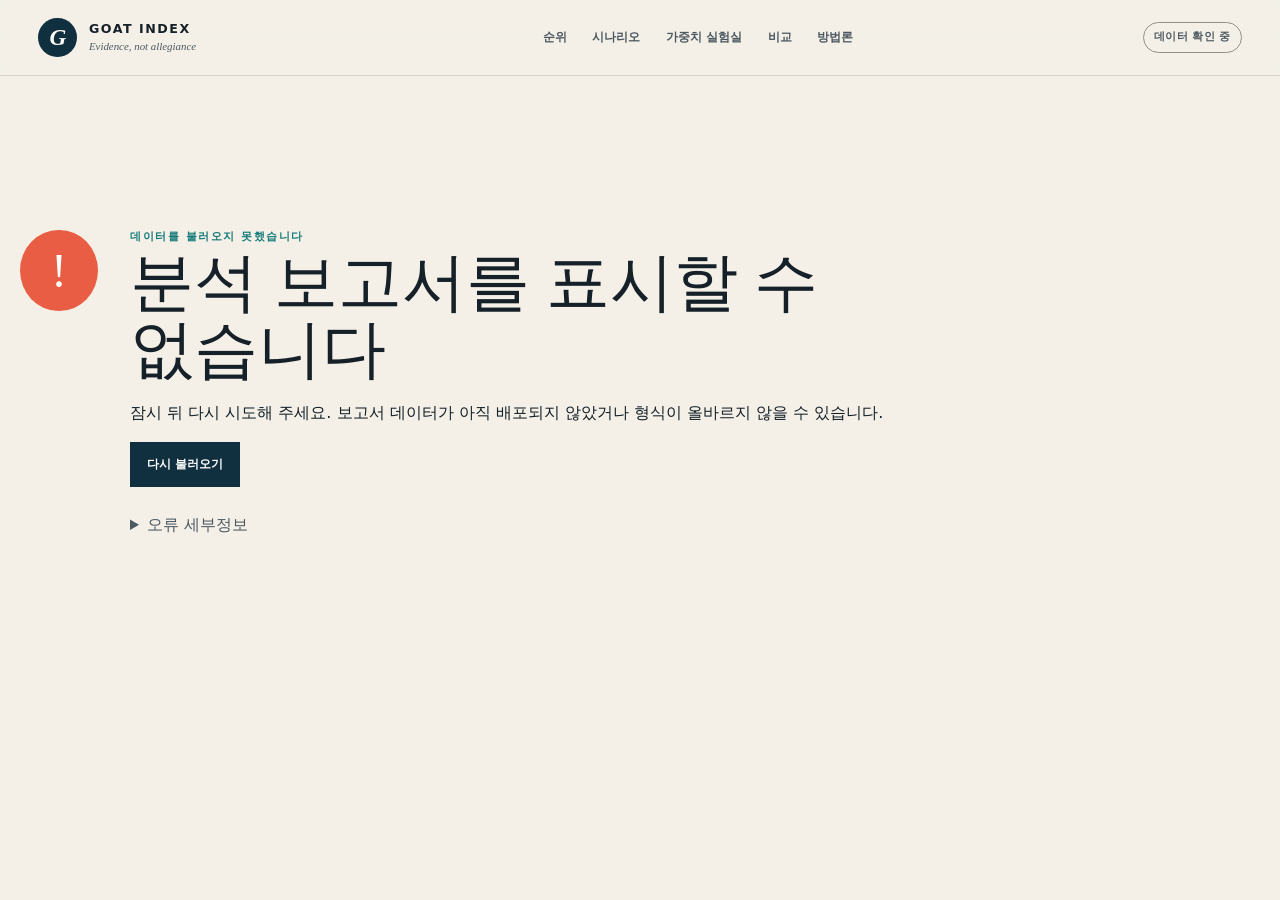
==== site/index.html @ d96905ea "Build impartial football GOAT report" ====
<!doctype html>
<html lang="ko" class="no-js">
  <head>
    <meta charset="utf-8">
    <meta name="viewport" content="width=device-width, initial-scale=1">
    <meta name="description" content="시대·포지션·대회 환경과 통계 불확실성을 함께 고려한 축구 GOAT 분석 보고서">
    <meta name="theme-color" content="#102f3f">
    <meta name="color-scheme" content="light">
    <title>축구 GOAT 분석 보고서</title>
    <link rel="stylesheet" href="styles.css">
    <script>document.documentElement.classList.remove('no-js');document.documentElement.classList.add('js');</script>
    <script src="app.js" defer></script>
  </head>
  <body class="is-loading">
    <a class="skip-link" href="#main-content">본문으로 건너뛰기</a>
    <div class="reading-progress" aria-hidden="true"><span id="reading-progress-bar"></span></div>

    <header class="site-header">
      <a class="wordmark" href="#overview" aria-label="GOAT 인덱스 보고서 맨 위로">
        <span class="wordmark-mark" aria-hidden="true">G</span>
        <span><strong>GOAT INDEX</strong><small>Evidence, not allegiance</small></span>
      </a>
      <nav class="section-nav" aria-label="보고서 목차">
        <a href="#ranking">순위</a>
        <a href="#scenarios">시나리오</a>
        <a href="#weight-lab">가중치 실험실</a>
        <a href="#compare">비교</a>
        <a href="#methodology">방법론</a>
      </nav>
      <span class="edition" id="header-edition">데이터 확인 중</span>
    </header>

    <main id="main-content">
      <section class="load-state" id="loading-state" aria-live="polite" aria-busy="true">
        <div class="loader-orbit" aria-hidden="true"><span></span></div>
        <div>
          <p class="eyebrow">분석 데이터 연결</p>
          <h1>보고서를 구성하고 있습니다</h1>
          <p>후보, 차원, 시나리오와 불확실성 데이터를 읽는 중입니다.</p>
        </div>
      </section>

      <section class="load-state error-state" id="error-state" role="alert" hidden>
        <div class="error-code" aria-hidden="true">!</div>
        <div>
          <p class="eyebrow">데이터를 불러오지 못했습니다</p>
          <h1>분석 보고서를 표시할 수 없습니다</h1>
          <p>잠시 뒤 다시 시도해 주세요. 보고서 데이터가 아직 배포되지 않았거나 형식이 올바르지 않을 수 있습니다.</p>
          <button class="button button-dark" id="retry-button" type="button">다시 불러오기</button>
          <details>
            <summary>오류 세부정보</summary>
            <code id="error-detail"></code>
          </details>
        </div>
      </section>

      <div id="report" hidden>
        <section class="hero" id="overview" aria-labelledby="report-title">
          <div class="hero-grid">
            <div class="hero-copy">
              <p class="eyebrow light">데이터 기반 역사 비교 · <span id="as-of-label"></span></p>
              <h1 id="report-title"></h1>
              <p class="hero-deck" id="report-subtitle"></p>
              <div class="hero-note">
                <span class="note-index">01</span>
                <p><strong>이 보고서의 출발점</strong><span id="coverage-note"></span></p>
              </div>
            </div>

            <article class="verdict-card" aria-labelledby="verdict-title">
              <div class="verdict-topline">
                <span>균형 모델의 현재 결론</span>
                <span class="signal"><i aria-hidden="true"></i>불확실성 포함</span>
              </div>
              <p class="verdict-kicker" id="verdict-title">가장 높은 종합 점수</p>
              <div class="verdict-player">
                <span class="rank-glyph">1</span>
                <div>
                  <h2 id="winner-name"></h2>
                  <p id="winner-context"></p>
                </div>
              </div>
              <div class="verdict-scoreline">
                <div><strong id="winner-score"></strong><span>종합 점수 / 100</span></div>
                <div><strong id="winner-interval"></strong><span>불확실성 구간</span></div>
              </div>
              <p class="verdict-reading" id="verdict-reading"></p>
              <a class="text-link" href="#robustness">결론이 얼마나 견고한지 보기 <span aria-hidden="true">↓</span></a>
            </article>
          </div>

          <div class="snapshot" aria-label="보고서 요약 지표">
            <div><span>분석 후보</span><strong id="snapshot-candidates"></strong><small>명</small></div>
            <div><span>평가 차원</span><strong id="snapshot-dimensions"></strong><small>개</small></div>
            <div><span>모형 반복</span><strong id="snapshot-iterations"></strong><small>회</small></div>
            <div><span>방법론</span><strong id="snapshot-version"></strong><small>버전</small></div>
          </div>
        </section>

        <section class="report-section executive" aria-labelledby="executive-title">
          <header class="section-heading split-heading">
            <div>
              <p class="section-index">00 / EXECUTIVE READ</p>
              <h2 id="executive-title">순위보다 먼저 읽어야 할 결론</h2>
            </div>
            <p>한 숫자로 역사를 닫지 않고, 무엇을 바꾸면 결론이 바뀌는지까지 공개합니다.</p>
          </header>
          <div class="insight-grid" id="executive-insights"></div>
        </section>

        <section class="report-section" id="ranking" aria-labelledby="ranking-title">
          <header class="section-heading split-heading">
            <div>
              <p class="section-index">01 / BASELINE RANKING</p>
              <h2 id="ranking-title">균형 시나리오 후보 순위</h2>
            </div>
            <p>점수는 서로 다른 시대의 기록을 표준화한 비교 지수입니다. 작은 점수 차이는 서열보다 동률권으로 읽어야 합니다.</p>
          </header>

          <div class="toolbar" aria-label="순위표 필터">
            <label class="search-field">
              <span>선수 검색</span>
              <input id="ranking-search" type="search" autocomplete="off" placeholder="이름 또는 국가">
            </label>
            <label>
              <span>포지션</span>
              <select id="position-filter"><option value="all">전체 포지션</option></select>
            </label>
            <label>
              <span>시대</span>
              <select id="era-filter"><option value="all">전체 시대</option></select>
            </label>
            <button class="button button-quiet" id="clear-filters" type="button">필터 초기화</button>
          </div>

          <div class="table-shell">
            <table class="ranking-table">
              <caption>균형 모델에 따른 축구 GOAT 후보 순위</caption>
              <thead>
                <tr>
                  <th scope="col">순위</th>
                  <th scope="col">선수</th>
                  <th scope="col">시대 · 포지션</th>
                  <th scope="col">종합 점수</th>
                  <th scope="col">불확실성 구간</th>
                  <th scope="col">1위 강건성</th>
                  <th scope="col"><span class="sr-only">상세 보기</span></th>
                </tr>
              </thead>
              <tbody id="ranking-body"></tbody>
            </table>
            <p class="empty-message" id="ranking-empty" hidden>조건에 맞는 후보가 없습니다.</p>
          </div>
          <p class="table-legend"><span><i class="legend-dot pareto-dot"></i>파레토 전선</span><span>구간 막대 = 하한–상한</span><span id="ranking-count"></span></p>

          <article class="player-dossier" id="player-dossier" aria-live="polite" aria-labelledby="dossier-name">
            <div class="dossier-header">
              <div>
                <p class="section-index">SELECTED CANDIDATE</p>
                <h3 id="dossier-name"></h3>
                <p id="dossier-meta"></p>
              </div>
              <div class="dossier-rank"><span>균형 모델</span><strong id="dossier-rank"></strong></div>
            </div>
            <div class="dossier-layout">
              <div>
                <h4>차원별 기량 프로필</h4>
                <div class="dimension-bars" id="dossier-dimensions"></div>
              </div>
              <div class="case-grid">
                <section class="case-for">
                  <h4><span aria-hidden="true">＋</span> GOAT로 평가할 근거</h4>
                  <ul id="case-for"></ul>
                </section>
                <section class="case-against">
                  <h4><span aria-hidden="true">−</span> 판단을 유보할 근거</h4>
                  <ul id="case-against"></ul>
                </section>
              </div>
            </div>
            <p class="evidence-note" id="evidence-note"></p>
          </article>
        </section>

        <section class="report-section scenario-section" id="scenarios" aria-labelledby="scenarios-title">
          <header class="section-heading split-heading">
            <div>
              <p class="section-index">02 / VALUE JUDGMENTS</p>
              <h2 id="scenarios-title">‘위대함’의 정의를 바꾸면</h2>
            </div>
            <p>정점, 지속성, 국가대표, 클럽, 포지션 보정을 각각 강조해 가치 판단의 영향을 분리합니다.</p>
          </header>
          <div class="scenario-tabs" id="scenario-tabs" role="tablist" aria-label="분석 시나리오"></div>
          <div class="scenario-panel" id="scenario-panel" role="tabpanel" tabindex="0">
            <div class="scenario-intro">
              <div>
                <p class="scenario-label" id="scenario-label"></p>
                <h3 id="scenario-winner"></h3>
                <p id="scenario-description"></p>
              </div>
              <div class="scenario-shift" id="scenario-shift"></div>
            </div>
            <div class="scenario-grid">
              <div>
                <h4>이 시나리오의 상위권</h4>
                <ol class="scenario-ranking" id="scenario-ranking"></ol>
              </div>
              <div>
                <h4>정규화 가중치</h4>
                <div class="weight-composition" id="scenario-weights"></div>
              </div>
            </div>
          </div>
        </section>

        <section class="report-section weight-lab" id="weight-lab" aria-labelledby="weight-title">
          <header class="section-heading split-heading">
            <div>
              <p class="section-index">03 / INTERACTIVE MODEL</p>
              <h2 id="weight-title">당신의 GOAT 기준으로 다시 계산</h2>
            </div>
            <p>슬라이더의 원시 입력은 자동으로 100%에 맞춰 정규화됩니다. 후보의 기초 차원 점수는 그대로 유지됩니다.</p>
          </header>
          <div class="lab-layout">
            <form class="weight-controls" id="weight-form">
              <div class="lab-total">
                <div><span>정규화 합계</span><strong id="normalized-total">100%</strong></div>
                <button class="button button-light" id="reset-weights" type="button">균형값 복원</button>
              </div>
              <div id="weight-sliders"></div>
              <p class="lab-help" id="weight-help">키보드의 방향키로 1단위씩 정밀하게 조정할 수 있습니다.</p>
            </form>
            <div class="custom-result" aria-live="polite" aria-atomic="true">
              <p class="section-index">LIVE RE-RANKING</p>
              <div class="custom-winner">
                <span>현재 기준의 1위</span>
                <h3 id="custom-winner-name"></h3>
                <p><strong id="custom-winner-score"></strong> / 100</p>
              </div>
              <ol class="custom-ranking" id="custom-ranking"></ol>
              <p class="custom-disclaimer">이 결과는 가치 가중치에 따른 결정론적 재계산이며, 별도의 불확실성 재표본 추출은 적용하지 않습니다.</p>
            </div>
          </div>
        </section>

        <section class="report-section" id="compare" aria-labelledby="compare-title">
          <header class="section-heading split-heading">
            <div>
              <p class="section-index">04 / HEAD TO HEAD</p>
              <h2 id="compare-title">후보 2명 나란히 비교</h2>
            </div>
            <p>우열 한 줄 대신, 어느 차원에서 차이가 생기는지와 각 주장의 반대 근거를 함께 봅니다.</p>
          </header>
          <div class="compare-pickers">
            <label><span>후보 A</span><select id="compare-a"></select></label>
            <span class="versus" aria-hidden="true">VS</span>
            <label><span>후보 B</span><select id="compare-b"></select></label>
          </div>
          <div class="compare-summary" id="compare-summary" aria-live="polite"></div>
          <div class="compare-chart" id="compare-chart"></div>
          <p class="chart-legend"><span><i class="compare-swatch swatch-a"></i><b id="legend-a"></b></span><span><i class="compare-swatch swatch-b"></i><b id="legend-b"></b></span></p>
        </section>

        <section class="report-section robustness" id="robustness" aria-labelledby="robustness-title">
          <header class="section-heading split-heading">
            <div>
              <p class="section-index">05 / ROBUSTNESS</p>
              <h2 id="robustness-title">결론은 얼마나 잘 버티는가</h2>
            </div>
            <p>가중치와 입력값을 반복해서 흔들었을 때 1위·상위 3위에 남는 비율을 확인합니다. 높을수록 특정 설정에 덜 의존합니다.</p>
          </header>
          <div class="robust-overview" id="robust-overview"></div>
          <div class="robust-layout">
            <div>
              <div class="subheading-row"><h3>1위 도달률</h3><span>모형 반복 기준</span></div>
              <div class="probability-list" id="win-probabilities"></div>
            </div>
            <div>
              <div class="subheading-row"><h3>상위 3위 진입률</h3><span>모형 반복 기준</span></div>
              <div class="probability-list" id="top3-probabilities"></div>
            </div>
          </div>
          <div class="pareto-box">
            <div>
              <span class="pareto-symbol" aria-hidden="true">P</span>
              <div><h3>파레토 전선</h3><p>어떤 평가 차원에서도 다른 후보에게 완전히 지배되지 않는 선수 집합입니다.</p></div>
            </div>
            <div class="pareto-names" id="pareto-names"></div>
          </div>
        </section>

        <section class="report-section bias-section" id="bias" aria-labelledby="bias-title">
          <header class="section-heading split-heading">
            <div>
              <p class="section-index">06 / FAIRNESS AUDIT</p>
              <h2 id="bias-title">시대와 포지션이 만드는 함정</h2>
            </div>
            <p>데이터가 많다는 것과 더 위대하다는 것은 같은 뜻이 아닙니다. 비교 불가능성을 숨기지 않는 것이 공정성의 첫 단계입니다.</p>
          </header>
          <div class="bias-grid">
            <article>
              <span class="bias-number">A</span>
              <h3>기록 밀도의 시대 편향</h3>
              <p>최근 선수는 이벤트 데이터와 영상이 풍부하고, 과거 선수는 경기·대회 표본이 불완전합니다. 결측값은 ‘0’이 아니라 더 넓은 불확실성으로 처리해야 합니다.</p>
            </article>
            <article>
              <span class="bias-number">B</span>
              <h3>역할 차이의 포지션 편향</h3>
              <p>골과 도움만으로 비교하면 공격수에게 구조적으로 유리합니다. 포지션 안에서의 우위와 역할별 기여를 별도 차원으로 보고, 보정 시나리오를 함께 제시합니다.</p>
            </article>
            <article>
              <span class="bias-number">C</span>
              <h3>팀 환경과 대회 접근성</h3>
              <p>트로피는 개인의 영향과 팀의 자원을 동시에 담습니다. 클럽·국가대표 성과를 분리하고 출전 기회, 대회 구조, 동료 수준이라는 맥락을 남깁니다.</p>
            </article>
          </div>
          <div class="caveat-callout">
            <h3>이 모델이 말할 수 없는 것</h3>
            <ul id="caveat-list"></ul>
          </div>
        </section>

        <section class="report-section raw-section" id="raw-data" aria-labelledby="raw-title">
          <header class="section-heading split-heading">
            <div>
              <p class="section-index">07 / DATA LEDGER</p>
              <h2 id="raw-title">원자료와 근거 추적</h2>
            </div>
            <p>가공 전 핵심 통계의 값·범위·출처·커버리지를 후보별로 확인할 수 있습니다.</p>
          </header>
          <div class="raw-toolbar">
            <label><span>후보 선택</span><select id="raw-player"></select></label>
            <label class="search-field"><span>지표 찾기</span><input id="raw-search" type="search" autocomplete="off" placeholder="득점, 출전, 수상…"></label>
            <button class="button button-quiet" id="download-csv" type="button">표를 CSV로 저장</button>
          </div>
          <div class="table-shell raw-table-shell">
            <table class="raw-table">
              <caption id="raw-caption">선택한 후보의 원자료</caption>
              <thead><tr><th scope="col">지표</th><th scope="col">값</th><th scope="col">범위 · 단위</th><th scope="col">커버리지 · 신뢰도</th><th scope="col">출처</th></tr></thead>
              <tbody id="raw-body"></tbody>
            </table>
            <p class="empty-message" id="raw-empty" hidden>표시할 원자료가 없습니다.</p>
          </div>
        </section>

        <section class="report-section method-section" id="methodology" aria-labelledby="method-title">
          <header class="section-heading split-heading">
            <div>
              <p class="section-index">08 / METHODOLOGY</p>
              <h2 id="method-title">판정 기준과 재현 원칙</h2>
            </div>
            <p id="method-summary"></p>
          </header>
          <div class="method-layout">
            <div>
              <h3>분석 원칙</h3>
              <ol class="principle-list" id="principle-list"></ol>
            </div>
            <div>
              <h3>평가 차원</h3>
              <div class="dimension-definitions" id="dimension-definitions"></div>
            </div>
          </div>
          <details class="glossary">
            <summary>용어집 펼치기 <span aria-hidden="true">＋</span></summary>
            <dl id="glossary-list"></dl>
          </details>
        </section>

        <section class="report-section sources-section" id="sources" aria-labelledby="sources-title">
          <header class="section-heading split-heading">
            <div>
              <p class="section-index">09 / SOURCES</p>
              <h2 id="sources-title">출처와 데이터 범위</h2>
            </div>
            <p>링크는 원문 확인을 위한 것입니다. 서로 충돌하는 기록은 단일 값을 임의 선택하지 않고 커버리지와 근거 메모에 반영합니다.</p>
          </header>
          <ol class="source-list" id="source-list"></ol>
        </section>

        <footer class="report-footer">
          <div>
            <span class="footer-mark" aria-hidden="true">G</span>
            <p><strong>GOAT INDEX</strong><span>순위가 아니라 판단 구조를 공개하는 보고서</span></p>
          </div>
          <p>데이터 기준 <time id="footer-as-of"></time><br>생성 <time id="footer-generated"></time></p>
          <a href="#overview">맨 위로 <span aria-hidden="true">↑</span></a>
        </footer>
      </div>
    </main>

    <div class="sr-only" id="live-region" aria-live="polite" aria-atomic="true"></div>
    <noscript><div class="noscript">이 보고서는 데이터를 읽고 상호작용을 제공하기 위해 JavaScript가 필요합니다.</div></noscript>
  </body>
</html>
---- site/styles.css ----
:root {
  --ink: #152028;
  --ink-soft: #4d5961;
  --paper: #f4f0e8;
  --paper-deep: #e8e1d5;
  --paper-light: #fffdf8;
  --navy: #102f3f;
  --navy-2: #17495c;
  --teal: #167b79;
  --teal-light: #9dd7cb;
  --coral: #e85d43;
  --gold: #c99b35;
  --line: #cfc7ba;
  --line-dark: #958f85;
  --positive: #2a755e;
  --negative: #9d4d3d;
  --shadow: 0 22px 65px rgba(16, 47, 63, 0.14);
  --radius: 3px;
  --max: 1440px;
  --section-pad: clamp(4.75rem, 8vw, 8.5rem);
  --serif: Georgia, "Times New Roman", "Batang", "바탕", serif;
  --sans: "Pretendard", "Noto Sans KR", "Apple SD Gothic Neo", "Malgun Gothic", system-ui, sans-serif;
}

*,
*::before,
*::after {
  box-sizing: border-box;
}

html {
  scroll-behavior: smooth;
  scroll-padding-top: 6rem;
}

body {
  margin: 0;
  color: var(--ink);
  background:
    linear-gradient(rgba(21, 32, 40, 0.022) 1px, transparent 1px),
    var(--paper);
  background-size: 100% 32px;
  font-family: var(--sans);
  font-size: 16px;
  line-height: 1.7;
  word-break: keep-all;
  overflow-wrap: break-word;
  text-rendering: optimizeLegibility;
  -webkit-font-smoothing: antialiased;
}

body::before {
  content: "";
  position: fixed;
  inset: 0;
  z-index: -1;
  pointer-events: none;
  opacity: 0.22;
  background-image: radial-gradient(rgba(21, 32, 40, 0.13) 0.45px, transparent 0.6px);
  background-size: 5px 5px;
}

[hidden] {
  display: none !important;
}

a {
  color: inherit;
}

button,
input,
select {
  color: inherit;
  font: inherit;
}

button,
select,
input[type="range"] {
  cursor: pointer;
}

button:focus-visible,
a:focus-visible,
input:focus-visible,
select:focus-visible,
summary:focus-visible,
[tabindex]:focus-visible {
  outline: 3px solid var(--coral);
  outline-offset: 3px;
}

::selection {
  color: var(--paper-light);
  background: var(--navy-2);
}

.sr-only {
  position: absolute !important;
  width: 1px !important;
  height: 1px !important;
  padding: 0 !important;
  margin: -1px !important;
  overflow: hidden !important;
  clip: rect(0, 0, 0, 0) !important;
  white-space: nowrap !important;
  border: 0 !important;
}

.skip-link {
  position: fixed;
  top: 0.75rem;
  left: 0.75rem;
  z-index: 1000;
  padding: 0.7rem 1rem;
  color: #fff;
  background: var(--coral);
  font-weight: 800;
  transform: translateY(-150%);
  transition: transform 150ms ease;
}

.skip-link:focus {
  transform: translateY(0);
}

.reading-progress {
  position: fixed;
  inset: 0 0 auto;
  z-index: 1001;
  height: 3px;
  background: transparent;
}

.reading-progress span {
  display: block;
  width: 0;
  height: 100%;
  background: var(--coral);
  transform-origin: left center;
}

.site-header {
  position: sticky;
  top: 0;
  z-index: 100;
  display: grid;
  grid-template-columns: minmax(215px, auto) 1fr auto;
  align-items: center;
  min-height: 76px;
  padding: 0.65rem clamp(1rem, 3vw, 3.5rem);
  border-bottom: 1px solid rgba(207, 199, 186, 0.78);
  background: rgba(244, 240, 232, 0.92);
  backdrop-filter: blur(15px);
}

.wordmark {
  display: inline-flex;
  align-items: center;
  gap: 0.72rem;
  width: max-content;
  text-decoration: none;
}

.wordmark-mark,
.footer-mark {
  display: grid;
  place-items: center;
  width: 39px;
  aspect-ratio: 1;
  color: var(--paper-light);
  background: var(--navy);
  border-radius: 50%;
  font-family: var(--serif);
  font-size: 1.45rem;
  font-style: italic;
  font-weight: 700;
}

.wordmark > span:last-child {
  display: flex;
  flex-direction: column;
  line-height: 1.1;
}

.wordmark strong {
  letter-spacing: 0.12em;
  font-size: 0.79rem;
}

.wordmark small {
  margin-top: 0.3rem;
  color: var(--ink-soft);
  font-family: var(--serif);
  font-size: 0.68rem;
  font-style: italic;
}

.section-nav {
  display: flex;
  align-items: center;
  justify-content: center;
  gap: clamp(0.85rem, 2vw, 2rem);
}

.section-nav a {
  position: relative;
  color: var(--ink-soft);
  font-size: 0.76rem;
  font-weight: 700;
  text-decoration: none;
}

.section-nav a::after {
  content: "";
  position: absolute;
  right: 0;
  bottom: -0.4rem;
  left: 0;
  height: 2px;
  background: var(--coral);
  transform: scaleX(0);
  transform-origin: right center;
  transition: transform 180ms ease;
}

.section-nav a:hover::after,
.section-nav a:focus-visible::after {
  transform: scaleX(1);
  transform-origin: left center;
}

.edition {
  padding: 0.35rem 0.65rem;
  border: 1px solid var(--line-dark);
  border-radius: 999px;
  color: var(--ink-soft);
  font-size: 0.67rem;
  font-weight: 700;
  letter-spacing: 0.03em;
}

.load-state {
  display: flex;
  align-items: center;
  justify-content: center;
  gap: 2rem;
  min-height: calc(100vh - 76px);
  padding: 3rem max(1.25rem, calc((100vw - var(--max)) / 2));
  background: var(--paper);
}

.load-state h1 {
  max-width: 720px;
  margin: 0.25rem 0 0.5rem;
  font-family: var(--serif);
  font-size: clamp(2.2rem, 5vw, 5.5rem);
  font-weight: 500;
  line-height: 1.05;
}

.load-state p:last-child {
  color: var(--ink-soft);
}

.loader-orbit {
  display: grid;
  place-items: center;
  width: 78px;
  aspect-ratio: 1;
  border: 1px solid var(--line-dark);
  border-radius: 50%;
  animation: orbit 1.7s linear infinite;
}

.loader-orbit span {
  width: 12px;
  aspect-ratio: 1;
  border-radius: 50%;
  background: var(--coral);
  transform: translateY(-38px);
}

@keyframes orbit {
  to { transform: rotate(360deg); }
}

.error-state {
  align-items: flex-start;
  justify-content: flex-start;
  padding-top: clamp(5rem, 12vw, 10rem);
}

.error-code {
  display: grid;
  place-items: center;
  flex: 0 0 78px;
  aspect-ratio: 1;
  border-radius: 50%;
  color: #fff;
  background: var(--coral);
  font-family: var(--serif);
  font-size: 3rem;
}

.error-state details {
  max-width: 760px;
  margin-top: 1.5rem;
  color: var(--ink-soft);
}

.error-state code {
  display: block;
  margin-top: 0.75rem;
  padding: 0.8rem;
  overflow: auto;
  border: 1px solid var(--line);
  background: var(--paper-deep);
  font-size: 0.75rem;
  word-break: break-all;
}

.hero {
  position: relative;
  color: #f7f3eb;
  background:
    radial-gradient(circle at 80% 22%, rgba(39, 136, 134, 0.28), transparent 32%),
    linear-gradient(115deg, rgba(255,255,255,0.038) 1px, transparent 1px),
    var(--navy);
  background-size: auto, 58px 58px, auto;
  overflow: hidden;
}

.hero::before {
  content: "";
  position: absolute;
  top: -10%;
  right: -9%;
  width: min(55vw, 780px);
  aspect-ratio: 1;
  border: 1px solid rgba(255,255,255,0.12);
  border-radius: 50%;
  box-shadow: 0 0 0 80px rgba(255,255,255,0.018), 0 0 0 160px rgba(255,255,255,0.012);
  pointer-events: none;
}

.hero-grid {
  position: relative;
  z-index: 1;
  display: grid;
  grid-template-columns: minmax(0, 1.18fr) minmax(350px, 0.82fr);
  gap: clamp(3rem, 7vw, 8.5rem);
  align-items: center;
  max-width: var(--max);
  min-height: min(795px, calc(100vh - 76px));
  margin: 0 auto;
  padding: clamp(4.25rem, 8vw, 8rem) clamp(1.25rem, 4vw, 4.5rem) 5rem;
}

.eyebrow,
.section-index {
  margin: 0;
  color: var(--teal);
  font-size: 0.69rem;
  font-weight: 850;
  letter-spacing: 0.14em;
  line-height: 1.35;
  text-transform: uppercase;
}

.eyebrow.light {
  color: var(--teal-light);
}

.hero-copy h1 {
  max-width: 800px;
  margin: 1rem 0 1.25rem;
  font-family: var(--serif);
  font-size: clamp(3.3rem, 7.2vw, 7.4rem);
  font-weight: 500;
  letter-spacing: -0.055em;
  line-height: 0.93;
}

.hero-deck {
  max-width: 710px;
  margin: 0;
  color: rgba(247, 243, 235, 0.76);
  font-family: var(--serif);
  font-size: clamp(1.15rem, 1.75vw, 1.55rem);
  line-height: 1.55;
}

.hero-note {
  display: flex;
  gap: 1rem;
  max-width: 675px;
  margin-top: clamp(2.5rem, 5vw, 4.5rem);
  padding-top: 1.2rem;
  border-top: 1px solid rgba(255,255,255,0.22);
}

.note-index {
  color: var(--coral);
  font-family: var(--serif);
  font-size: 1.3rem;
  font-style: italic;
}

.hero-note p {
  display: grid;
  gap: 0.35rem;
  margin: 0;
  color: rgba(247, 243, 235, 0.68);
  font-size: 0.84rem;
  line-height: 1.65;
}

.hero-note strong {
  color: #fff;
}

.verdict-card {
  position: relative;
  padding: clamp(1.5rem, 3vw, 2.5rem);
  color: var(--ink);
  background: var(--paper-light);
  box-shadow: var(--shadow);
}

.verdict-card::before {
  content: "";
  position: absolute;
  inset: 7px;
  border: 1px solid var(--line);
  pointer-events: none;
}

.verdict-card > * {
  position: relative;
  z-index: 1;
}

.verdict-topline {
  display: flex;
  align-items: center;
  justify-content: space-between;
  gap: 1rem;
  padding-bottom: 1rem;
  border-bottom: 1px solid var(--line);
  color: var(--ink-soft);
  font-size: 0.67rem;
  font-weight: 750;
  letter-spacing: 0.04em;
}

.signal {
  display: inline-flex;
  align-items: center;
  gap: 0.35rem;
}

.signal i {
  width: 7px;
  aspect-ratio: 1;
  border-radius: 50%;
  background: var(--gold);
  box-shadow: 0 0 0 3px rgba(201, 155, 53, 0.18);
}

.verdict-kicker {
  margin: 2rem 0 0.6rem;
  color: var(--coral);
  font-size: 0.7rem;
  font-weight: 850;
  letter-spacing: 0.13em;
}

.verdict-player {
  display: flex;
  align-items: center;
  gap: 1.15rem;
}

.rank-glyph {
  display: grid;
  place-items: center;
  width: 52px;
  aspect-ratio: 1;
  border-radius: 50%;
  color: #fff;
  background: var(--coral);
  font-family: var(--serif);
  font-size: 1.7rem;
  font-style: italic;
}

.verdict-player h2 {
  margin: 0;
  font-family: var(--serif);
  font-size: clamp(2.2rem, 4vw, 4rem);
  font-weight: 500;
  letter-spacing: -0.045em;
  line-height: 1;
}

.verdict-player p {
  margin: 0.4rem 0 0;
  color: var(--ink-soft);
  font-size: 0.76rem;
}

.verdict-scoreline {
  display: grid;
  grid-template-columns: 1fr 1fr;
  gap: 1rem;
  margin: 2rem 0 1.4rem;
  padding: 1.2rem 0;
  border-top: 1px solid var(--line);
  border-bottom: 1px solid var(--line);
}

.verdict-scoreline > div {
  display: flex;
  flex-direction: column;
}

.verdict-scoreline > div + div {
  padding-left: 1rem;
  border-left: 1px solid var(--line);
}

.verdict-scoreline strong {
  color: var(--navy);
  font-family: var(--serif);
  font-size: 1.85rem;
  font-weight: 500;
  font-variant-numeric: tabular-nums;
}

.verdict-scoreline span {
  color: var(--ink-soft);
  font-size: 0.67rem;
}

.verdict-reading {
  margin: 0 0 1.2rem;
  color: var(--ink-soft);
  font-size: 0.84rem;
}

.text-link {
  display: inline-flex;
  gap: 0.35rem;
  align-items: center;
  color: var(--navy);
  font-size: 0.76rem;
  font-weight: 800;
  text-underline-offset: 0.3rem;
}

.snapshot {
  position: relative;
  z-index: 2;
  display: grid;
  grid-template-columns: repeat(4, 1fr);
  max-width: var(--max);
  margin: 0 auto;
  border-top: 1px solid rgba(255,255,255,0.16);
}

.snapshot > div {
  display: grid;
  grid-template-columns: 1fr auto auto;
  align-items: baseline;
  gap: 0.35rem;
  min-height: 98px;
  padding: 1.5rem clamp(1.25rem, 4vw, 4.5rem);
}

.snapshot > div + div {
  border-left: 1px solid rgba(255,255,255,0.16);
}

.snapshot span {
  color: rgba(255,255,255,0.62);
  font-size: 0.7rem;
}

.snapshot strong {
  color: #fff;
  font-family: var(--serif);
  font-size: 1.8rem;
  font-weight: 500;
  font-variant-numeric: tabular-nums;
}

.snapshot small {
  color: rgba(255,255,255,0.48);
  font-size: 0.65rem;
}

.report-section {
  max-width: var(--max);
  margin: 0 auto;
  padding: var(--section-pad) clamp(1.25rem, 4vw, 4.5rem);
  border-bottom: 1px solid var(--line);
}

.executive {
  padding-bottom: clamp(5rem, 9vw, 9rem);
}

.section-heading {
  margin-bottom: clamp(2.5rem, 5vw, 4.5rem);
}

.split-heading {
  display: grid;
  grid-template-columns: minmax(0, 1.15fr) minmax(280px, 0.65fr);
  gap: clamp(2rem, 7vw, 8rem);
  align-items: end;
}

.section-heading h2 {
  max-width: 880px;
  margin: 0.7rem 0 0;
  font-family: var(--serif);
  font-size: clamp(2.45rem, 5vw, 5.4rem);
  font-weight: 500;
  letter-spacing: -0.052em;
  line-height: 1.02;
}

.split-heading > p {
  margin: 0;
  color: var(--ink-soft);
  font-size: 0.9rem;
  line-height: 1.85;
}

.insight-grid {
  display: grid;
  grid-template-columns: repeat(3, 1fr);
  border-top: 2px solid var(--ink);
  border-bottom: 1px solid var(--line-dark);
}

.insight-card {
  position: relative;
  min-height: 315px;
  padding: 2rem clamp(1.25rem, 2.5vw, 2.5rem);
}

.insight-card + .insight-card {
  border-left: 1px solid var(--line);
}

.insight-card::after {
  content: attr(data-index);
  position: absolute;
  top: 1.1rem;
  right: 1.15rem;
  color: var(--line-dark);
  font-family: var(--serif);
  font-size: 0.9rem;
  font-style: italic;
}

.insight-card h3 {
  margin: 0 0 1rem;
  padding-right: 2rem;
  font-family: var(--serif);
  font-size: clamp(1.45rem, 2vw, 2rem);
  font-weight: 500;
  line-height: 1.25;
}

.insight-card p {
  margin: 0;
  color: var(--ink-soft);
  font-size: 0.84rem;
}

.insight-stat {
  display: flex;
  align-items: baseline;
  gap: 0.4rem;
  margin-top: 2.2rem;
  color: var(--navy);
}

.insight-stat strong {
  font-family: var(--serif);
  font-size: 3rem;
  font-weight: 500;
  line-height: 1;
  font-variant-numeric: tabular-nums;
}

.insight-stat span {
  color: var(--ink-soft);
  font-size: 0.7rem;
}

.toolbar,
.raw-toolbar,
.compare-pickers {
  display: flex;
  align-items: flex-end;
  gap: 0.9rem;
  margin-bottom: 1.25rem;
}

.toolbar label,
.raw-toolbar label,
.compare-pickers label {
  display: grid;
  gap: 0.4rem;
}

.toolbar label > span,
.raw-toolbar label > span,
.compare-pickers label > span {
  color: var(--ink-soft);
  font-size: 0.66rem;
  font-weight: 800;
  letter-spacing: 0.05em;
}

.search-field {
  min-width: min(300px, 100%);
}

input[type="search"],
select {
  height: 47px;
  padding: 0 2.5rem 0 0.85rem;
  border: 1px solid var(--line-dark);
  border-radius: 0;
  background-color: var(--paper-light);
  font-size: 0.82rem;
}

input[type="search"] {
  width: 100%;
  padding-right: 0.85rem;
  cursor: text;
}

select {
  min-width: 155px;
}

.button {
  min-height: 45px;
  padding: 0.65rem 1rem;
  border: 1px solid transparent;
  border-radius: 0;
  font-size: 0.73rem;
  font-weight: 800;
  transition: background-color 150ms ease, color 150ms ease, border-color 150ms ease;
}

.button-dark {
  color: #fff;
  background: var(--navy);
}

.button-dark:hover {
  background: var(--navy-2);
}

.button-quiet {
  border-color: var(--line-dark);
  background: transparent;
}

.button-quiet:hover {
  color: #fff;
  background: var(--navy);
  border-color: var(--navy);
}

.button-light {
  color: var(--navy);
  border-color: rgba(255,255,255,0.42);
  background: rgba(255,255,255,0.92);
}

.table-shell {
  position: relative;
  overflow-x: auto;
  border-top: 2px solid var(--ink);
  border-bottom: 1px solid var(--line-dark);
  background: rgba(255,255,255,0.22);
  -webkit-overflow-scrolling: touch;
}

table {
  width: 100%;
  border-collapse: collapse;
  font-variant-numeric: tabular-nums;
}

caption {
  position: absolute;
  width: 1px;
  height: 1px;
  padding: 0;
  margin: -1px;
  overflow: hidden;
  clip: rect(0, 0, 0, 0);
  white-space: nowrap;
  border: 0;
}

th {
  padding: 0.9rem 0.8rem;
  border-bottom: 1px solid var(--line-dark);
  color: var(--ink-soft);
  font-size: 0.65rem;
  font-weight: 800;
  letter-spacing: 0.03em;
  text-align: left;
  white-space: nowrap;
}

td {
  padding: 1.25rem 0.8rem;
  border-bottom: 1px solid var(--line);
  vertical-align: middle;
  font-size: 0.79rem;
}

tbody tr:last-child td {
  border-bottom: 0;
}

.ranking-table {
  min-width: 1000px;
}

.ranking-table tbody tr {
  transition: background-color 130ms ease;
}

.ranking-table tbody tr:hover,
.ranking-table tbody tr.is-selected {
  background: var(--paper-light);
}

.ranking-table tbody tr.is-selected {
  box-shadow: inset 3px 0 var(--coral);
}

.ranking-table th:first-child,
.ranking-table td:first-child {
  width: 74px;
  text-align: center;
}

.rank-number {
  font-family: var(--serif);
  font-size: 1.35rem;
  font-style: italic;
}

.player-cell {
  display: flex;
  align-items: center;
  gap: 0.75rem;
  min-width: 215px;
}

.player-sigil {
  display: grid;
  place-items: center;
  flex: 0 0 35px;
  aspect-ratio: 1;
  border-radius: 50%;
  color: #fff;
  background: var(--player-color, var(--navy-2));
  font-family: var(--serif);
  font-size: 1rem;
  font-weight: 700;
}

.player-cell strong {
  display: block;
  font-family: var(--serif);
  font-size: 1.1rem;
  font-weight: 600;
  line-height: 1.2;
}

.player-cell small,
.context-cell small {
  display: block;
  margin-top: 0.23rem;
  color: var(--ink-soft);
  font-size: 0.64rem;
}

.context-cell {
  min-width: 145px;
}

.score-cell strong {
  color: var(--navy);
  font-family: var(--serif);
  font-size: 1.45rem;
  font-weight: 500;
}

.score-cell small {
  margin-left: 0.2rem;
  color: var(--ink-soft);
  font-size: 0.62rem;
}

.interval-wrap {
  min-width: 160px;
}

.interval-chart {
  position: relative;
  width: 135px;
  height: 16px;
  margin-bottom: 0.15rem;
}

.interval-chart::before {
  content: "";
  position: absolute;
  top: 7px;
  right: 0;
  left: 0;
  height: 2px;
  background: var(--line);
}

.interval-band {
  position: absolute;
  top: 4px;
  left: var(--left);
  width: max(var(--width), 2px);
  height: 8px;
  background: color-mix(in srgb, var(--accent, var(--teal)) 43%, transparent);
}

.interval-point {
  position: absolute;
  top: 2px;
  left: var(--point);
  width: 12px;
  height: 12px;
  border: 2px solid var(--paper-light);
  border-radius: 50%;
  background: var(--accent, var(--teal));
  box-shadow: 0 0 0 1px rgba(21,32,40,0.25);
  transform: translateX(-50%);
}

.interval-label {
  color: var(--ink-soft);
  font-size: 0.62rem;
}

.robust-cell {
  min-width: 100px;
}

.mini-meter {
  width: 85px;
  height: 5px;
  margin-top: 0.4rem;
  background: var(--line);
}

.mini-meter span {
  display: block;
  width: var(--value);
  height: 100%;
  background: var(--teal);
}

.pareto-badge {
  display: inline-block;
  margin-left: 0.35rem;
  padding: 0.08rem 0.32rem;
  border: 1px solid var(--gold);
  color: #755813;
  font-size: 0.54rem;
  font-weight: 850;
  letter-spacing: 0.04em;
  vertical-align: 0.2rem;
}

.row-button {
  width: 34px;
  height: 34px;
  border: 1px solid var(--line-dark);
  border-radius: 50%;
  background: transparent;
  font-size: 1rem;
}

.row-button:hover,
.is-selected .row-button {
  color: #fff;
  background: var(--navy);
  border-color: var(--navy);
}

.empty-message {
  margin: 0;
  padding: 3rem 1rem;
  color: var(--ink-soft);
  text-align: center;
}

.table-legend,
.chart-legend {
  display: flex;
  flex-wrap: wrap;
  justify-content: flex-end;
  gap: 1.2rem;
  margin: 0.75rem 0 0;
  color: var(--ink-soft);
  font-size: 0.62rem;
}

.legend-dot {
  display: inline-block;
  width: 7px;
  height: 7px;
  margin-right: 0.3rem;
  border-radius: 50%;
  vertical-align: 0.05rem;
}

.pareto-dot {
  background: var(--gold);
}

.player-dossier {
  margin-top: clamp(3rem, 6vw, 5.5rem);
  padding: clamp(1.5rem, 4vw, 3.5rem);
  border: 1px solid var(--line-dark);
  background: var(--paper-light);
  box-shadow: 12px 12px 0 var(--paper-deep);
}

.dossier-header {
  display: flex;
  justify-content: space-between;
  gap: 2rem;
  padding-bottom: 1.6rem;
  border-bottom: 2px solid var(--ink);
}

.dossier-header h3 {
  margin: 0.45rem 0 0.25rem;
  font-family: var(--serif);
  font-size: clamp(2.2rem, 4vw, 4.2rem);
  font-weight: 500;
  letter-spacing: -0.04em;
  line-height: 1;
}

.dossier-header p {
  margin: 0;
  color: var(--ink-soft);
  font-size: 0.78rem;
}

.dossier-rank {
  display: flex;
  flex-direction: column;
  align-items: flex-end;
  justify-content: flex-end;
}

.dossier-rank span {
  color: var(--ink-soft);
  font-size: 0.65rem;
}

.dossier-rank strong {
  font-family: var(--serif);
  font-size: 3rem;
  font-weight: 500;
  line-height: 1;
}

.dossier-layout {
  display: grid;
  grid-template-columns: minmax(280px, 0.75fr) minmax(0, 1.25fr);
  gap: clamp(2rem, 5vw, 5rem);
  padding-top: 2.2rem;
}

.dossier-layout h4,
.scenario-grid h4 {
  margin: 0 0 1.25rem;
  font-size: 0.72rem;
  letter-spacing: 0.04em;
}

.dimension-bars {
  display: grid;
  gap: 0.95rem;
}

.dimension-row {
  display: grid;
  grid-template-columns: minmax(80px, 0.8fr) minmax(120px, 2fr) 35px;
  gap: 0.7rem;
  align-items: center;
}

.dimension-row > span:first-child {
  font-size: 0.69rem;
}

.dimension-track {
  position: relative;
  height: 7px;
  background: var(--paper-deep);
  overflow: hidden;
}

.dimension-track span {
  display: block;
  width: var(--value);
  height: 100%;
  background: var(--accent, var(--teal));
  transform-origin: left center;
  animation: grow-bar 550ms cubic-bezier(.2,.8,.2,1) both;
}

@keyframes grow-bar {
  from { transform: scaleX(0); }
}

.dimension-row output,
.dimension-row > strong {
  text-align: right;
  font-family: var(--serif);
  font-size: 0.9rem;
  font-weight: 600;
  font-variant-numeric: tabular-nums;
}

.case-grid {
  display: grid;
  grid-template-columns: 1fr 1fr;
  border: 1px solid var(--line);
}

.case-grid section {
  padding: 1.5rem;
}

.case-grid section + section {
  border-left: 1px solid var(--line);
}

.case-grid h4 {
  display: flex;
  gap: 0.5rem;
  align-items: center;
  margin: 0 0 1.15rem;
  font-size: 0.75rem;
}

.case-grid h4 span {
  font-size: 1.1rem;
}

.case-for h4 {
  color: var(--positive);
}

.case-against h4 {
  color: var(--negative);
}

.case-grid ul,
.caveat-callout ul {
  margin: 0;
  padding-left: 1.1rem;
}

.case-grid li,
.caveat-callout li {
  margin-bottom: 0.65rem;
  color: var(--ink-soft);
  font-size: 0.77rem;
}

.evidence-note {
  margin: 2rem 0 0;
  padding-top: 1rem;
  border-top: 1px solid var(--line);
  color: var(--ink-soft);
  font-size: 0.7rem;
}

.scenario-section {
  max-width: none;
  padding-right: max(clamp(1.25rem, 4vw, 4.5rem), calc((100vw - var(--max)) / 2 + 4.5rem));
  padding-left: max(clamp(1.25rem, 4vw, 4.5rem), calc((100vw - var(--max)) / 2 + 4.5rem));
  color: #f7f3eb;
  background: var(--navy);
}

.scenario-section .section-index {
  color: var(--teal-light);
}

.scenario-section .split-heading > p {
  color: rgba(255,255,255,0.62);
}

.scenario-tabs {
  display: flex;
  gap: 0;
  overflow-x: auto;
  border-bottom: 1px solid rgba(255,255,255,0.22);
  scrollbar-width: thin;
}

.scenario-tab {
  flex: 1 0 max-content;
  min-width: 115px;
  padding: 1rem 0.8rem;
  border: 0;
  border-bottom: 3px solid transparent;
  color: rgba(255,255,255,0.56);
  background: transparent;
  font-size: 0.72rem;
  font-weight: 750;
}

.scenario-tab:hover {
  color: #fff;
  background: rgba(255,255,255,0.04);
}

.scenario-tab[aria-selected="true"] {
  color: #fff;
  border-bottom-color: var(--coral);
}

.scenario-panel {
  padding-top: clamp(2rem, 5vw, 4rem);
}

.scenario-intro {
  display: grid;
  grid-template-columns: minmax(0, 1.25fr) minmax(250px, 0.55fr);
  gap: 4rem;
  align-items: start;
  padding-bottom: 2.5rem;
  border-bottom: 1px solid rgba(255,255,255,0.2);
}

.scenario-label {
  margin: 0 0 0.65rem;
  color: var(--teal-light);
  font-size: 0.7rem;
  font-weight: 800;
  letter-spacing: 0.08em;
}

.scenario-intro h3 {
  margin: 0 0 0.7rem;
  font-family: var(--serif);
  font-size: clamp(2.4rem, 5vw, 5rem);
  font-weight: 500;
  letter-spacing: -0.045em;
  line-height: 1;
}

.scenario-intro p:last-child {
  max-width: 760px;
  margin: 0;
  color: rgba(255,255,255,0.65);
  font-size: 0.86rem;
}

.scenario-shift {
  padding: 1.35rem;
  border: 1px solid rgba(255,255,255,0.22);
}

.scenario-shift strong {
  display: block;
  margin-bottom: 0.3rem;
  color: #fff;
  font-family: var(--serif);
  font-size: 1.8rem;
  font-weight: 500;
}

.scenario-shift span {
  color: rgba(255,255,255,0.55);
  font-size: 0.67rem;
}

.scenario-grid {
  display: grid;
  grid-template-columns: minmax(0, 1fr) minmax(280px, 0.72fr);
  gap: clamp(3rem, 8vw, 9rem);
  padding-top: 2.75rem;
}

.scenario-ranking {
  margin: 0;
  padding: 0;
  list-style: none;
  counter-reset: ranking;
}

.scenario-ranking li {
  display: grid;
  grid-template-columns: 40px 1fr auto auto;
  gap: 0.8rem;
  align-items: baseline;
  padding: 0.9rem 0;
  border-bottom: 1px solid rgba(255,255,255,0.14);
  counter-increment: ranking;
}

.scenario-ranking li::before {
  content: counter(ranking, decimal-leading-zero);
  color: var(--teal-light);
  font-family: var(--serif);
  font-size: 0.9rem;
  font-style: italic;
}

.scenario-ranking strong {
  font-family: var(--serif);
  font-size: 1.1rem;
  font-weight: 500;
}

.scenario-ranking span {
  color: rgba(255,255,255,0.5);
  font-size: 0.65rem;
}

.rank-change {
  min-width: 2.5rem;
  text-align: right;
}

.rank-up { color: var(--teal-light) !important; }
.rank-down { color: #f3a493 !important; }

.weight-composition {
  display: grid;
  gap: 1rem;
}

.composition-row {
  display: grid;
  grid-template-columns: minmax(80px, 1fr) minmax(100px, 2fr) 40px;
  gap: 0.7rem;
  align-items: center;
}

.composition-row > span {
  color: rgba(255,255,255,0.68);
  font-size: 0.68rem;
}

.composition-track {
  height: 6px;
  background: rgba(255,255,255,0.16);
}

.composition-track i {
  display: block;
  width: var(--value);
  height: 100%;
  background: var(--teal-light);
}

.composition-row strong {
  text-align: right;
  font-family: var(--serif);
  font-size: 0.85rem;
  font-weight: 500;
}

.weight-lab {
  max-width: none;
  padding-right: max(clamp(1.25rem, 4vw, 4.5rem), calc((100vw - var(--max)) / 2 + 4.5rem));
  padding-left: max(clamp(1.25rem, 4vw, 4.5rem), calc((100vw - var(--max)) / 2 + 4.5rem));
  background: #e5ded1;
}

.lab-layout {
  display: grid;
  grid-template-columns: minmax(0, 1.08fr) minmax(320px, 0.72fr);
  gap: clamp(2rem, 7vw, 7rem);
  align-items: start;
}

.weight-controls {
  padding: clamp(1.25rem, 3vw, 2.4rem);
  color: #fff;
  background: var(--navy);
}

.lab-total {
  display: flex;
  justify-content: space-between;
  align-items: center;
  gap: 1rem;
  margin-bottom: 1.7rem;
  padding-bottom: 1.4rem;
  border-bottom: 1px solid rgba(255,255,255,0.2);
}

.lab-total > div {
  display: flex;
  flex-direction: column;
}

.lab-total span {
  color: rgba(255,255,255,0.58);
  font-size: 0.65rem;
}

.lab-total strong {
  font-family: var(--serif);
  font-size: 1.7rem;
  font-weight: 500;
}

#weight-sliders {
  display: grid;
  gap: 1.25rem;
}

.slider-row {
  display: grid;
  grid-template-columns: minmax(115px, 0.65fr) minmax(160px, 1.6fr) 52px;
  gap: 1rem;
  align-items: center;
}

.slider-label {
  display: flex;
  flex-direction: column;
}

.slider-label strong {
  font-size: 0.76rem;
}

.slider-label span {
  color: rgba(255,255,255,0.48);
  font-size: 0.58rem;
}

input[type="range"] {
  width: 100%;
  height: 24px;
  margin: 0;
  appearance: none;
  background: transparent;
}

input[type="range"]::-webkit-slider-runnable-track {
  height: 5px;
  background: linear-gradient(to right, var(--teal-light) var(--range-progress, 50%), rgba(255,255,255,0.2) var(--range-progress, 50%));
}

input[type="range"]::-moz-range-track {
  height: 5px;
  background: rgba(255,255,255,0.2);
}

input[type="range"]::-moz-range-progress {
  height: 5px;
  background: var(--teal-light);
}

input[type="range"]::-webkit-slider-thumb {
  width: 17px;
  height: 17px;
  margin-top: -6px;
  appearance: none;
  border: 2px solid var(--navy);
  border-radius: 50%;
  background: #fff;
  box-shadow: 0 0 0 1px #fff;
}

input[type="range"]::-moz-range-thumb {
  width: 15px;
  height: 15px;
  border: 2px solid var(--navy);
  border-radius: 50%;
  background: #fff;
  box-shadow: 0 0 0 1px #fff;
}

.slider-value {
  text-align: right;
  font-family: var(--serif);
  font-size: 1rem;
  font-variant-numeric: tabular-nums;
}

.lab-help,
.custom-disclaimer {
  margin: 1.5rem 0 0;
  padding-top: 1rem;
  border-top: 1px solid rgba(255,255,255,0.18);
  color: rgba(255,255,255,0.5);
  font-size: 0.65rem;
}

.custom-result {
  padding-top: 0.5rem;
}

.custom-winner {
  margin: 1rem 0 1.4rem;
  padding: 1.5rem 0;
  border-top: 2px solid var(--ink);
  border-bottom: 1px solid var(--line-dark);
}

.custom-winner > span {
  color: var(--ink-soft);
  font-size: 0.68rem;
}

.custom-winner h3 {
  margin: 0.35rem 0;
  font-family: var(--serif);
  font-size: clamp(2.4rem, 5vw, 4.3rem);
  font-weight: 500;
  letter-spacing: -0.045em;
  line-height: 1;
}

.custom-winner p {
  margin: 0;
  color: var(--ink-soft);
  font-size: 0.7rem;
}

.custom-winner p strong {
  color: var(--coral);
  font-family: var(--serif);
  font-size: 1.7rem;
  font-weight: 500;
}

.custom-ranking {
  margin: 0;
  padding: 0;
  list-style: none;
  counter-reset: custom;
}

.custom-ranking li {
  display: grid;
  grid-template-columns: 32px 1fr auto;
  gap: 0.7rem;
  padding: 0.72rem 0;
  border-bottom: 1px solid var(--line);
  counter-increment: custom;
  font-size: 0.75rem;
}

.custom-ranking li::before {
  content: counter(custom, decimal-leading-zero);
  color: var(--ink-soft);
  font-family: var(--serif);
  font-style: italic;
}

.custom-ranking strong {
  font-family: var(--serif);
  font-size: 0.95rem;
  font-weight: 600;
}

.custom-disclaimer {
  border-color: var(--line);
  color: var(--ink-soft);
}

.compare-pickers {
  justify-content: center;
  align-items: center;
  margin-bottom: 2.25rem;
}

.compare-pickers label {
  width: min(360px, 40%);
}

.compare-pickers select {
  width: 100%;
}

.versus {
  display: grid;
  place-items: center;
  width: 48px;
  aspect-ratio: 1;
  margin-top: 1.1rem;
  border: 1px solid var(--line-dark);
  border-radius: 50%;
  color: var(--coral);
  font-family: var(--serif);
  font-size: 0.8rem;
  font-style: italic;
}

.compare-summary {
  display: grid;
  grid-template-columns: 1fr auto 1fr;
  border-top: 2px solid var(--ink);
  border-bottom: 1px solid var(--line-dark);
}

.compare-card {
  padding: clamp(1.25rem, 3vw, 2.5rem);
}

.compare-card:last-child {
  text-align: right;
}

.compare-card h3 {
  margin: 0.3rem 0;
  font-family: var(--serif);
  font-size: clamp(2rem, 4vw, 4rem);
  font-weight: 500;
  letter-spacing: -0.04em;
  line-height: 1;
}

.compare-card p {
  margin: 0;
  color: var(--ink-soft);
  font-size: 0.72rem;
}

.compare-card .compare-score {
  display: block;
  margin-top: 1rem;
  color: var(--navy);
  font-family: var(--serif);
  font-size: 2rem;
  font-weight: 500;
}

.compare-divider {
  width: 1px;
  background: var(--line);
}

.compare-chart {
  display: grid;
  gap: 1.5rem;
  margin-top: 3rem;
}

.compare-row {
  display: grid;
  grid-template-columns: 1fr minmax(100px, 150px) 1fr;
  gap: 1rem;
  align-items: center;
}

.compare-row-label {
  text-align: center;
  font-size: 0.72rem;
  font-weight: 750;
}

.compare-side {
  display: grid;
  grid-template-columns: 34px 1fr;
  gap: 0.55rem;
  align-items: center;
}

.compare-side.is-reverse {
  grid-template-columns: 1fr 34px;
}

.compare-side strong {
  font-family: var(--serif);
  font-size: 0.9rem;
  font-weight: 500;
  font-variant-numeric: tabular-nums;
}

.compare-side.is-reverse strong {
  order: 2;
  text-align: right;
}

.compare-bar-track {
  height: 10px;
  background: var(--paper-deep);
}

.is-reverse .compare-bar-track {
  display: flex;
  justify-content: flex-end;
}

.compare-bar-track i {
  display: block;
  width: var(--value);
  height: 100%;
  background: var(--bar-color, var(--teal));
}

.chart-legend {
  margin-top: 2rem;
}

.chart-legend span {
  display: inline-flex;
  align-items: center;
  gap: 0.4rem;
}

.compare-swatch {
  width: 14px;
  height: 5px;
  background: var(--teal);
}

.swatch-b {
  background: var(--coral);
}

.robustness {
  max-width: none;
  padding-right: max(clamp(1.25rem, 4vw, 4.5rem), calc((100vw - var(--max)) / 2 + 4.5rem));
  padding-left: max(clamp(1.25rem, 4vw, 4.5rem), calc((100vw - var(--max)) / 2 + 4.5rem));
  background: var(--paper-light);
}

.robust-overview {
  display: grid;
  grid-template-columns: repeat(3, 1fr);
  margin-bottom: 4rem;
  border-top: 2px solid var(--ink);
  border-bottom: 1px solid var(--line-dark);
}

.robust-stat {
  min-height: 190px;
  padding: 1.75rem;
}

.robust-stat + .robust-stat {
  border-left: 1px solid var(--line);
}

.robust-stat > span {
  color: var(--ink-soft);
  font-size: 0.67rem;
}

.robust-stat strong {
  display: block;
  margin: 1rem 0 0.5rem;
  color: var(--navy);
  font-family: var(--serif);
  font-size: clamp(2rem, 4vw, 3.6rem);
  font-weight: 500;
  line-height: 1;
}

.robust-stat p {
  margin: 0;
  color: var(--ink-soft);
  font-size: 0.72rem;
}

.robust-layout {
  display: grid;
  grid-template-columns: 1fr 1fr;
  gap: clamp(2rem, 6vw, 6rem);
}

.subheading-row {
  display: flex;
  align-items: baseline;
  justify-content: space-between;
  gap: 1rem;
  padding-bottom: 0.65rem;
  border-bottom: 1px solid var(--line-dark);
}

.subheading-row h3 {
  margin: 0;
  font-family: var(--serif);
  font-size: 1.45rem;
  font-weight: 500;
}

.subheading-row span {
  color: var(--ink-soft);
  font-size: 0.62rem;
}

.probability-row {
  display: grid;
  grid-template-columns: minmax(100px, 1fr) minmax(110px, 1.2fr) 48px;
  gap: 0.8rem;
  align-items: center;
  padding: 0.8rem 0;
  border-bottom: 1px solid var(--line);
}

.probability-row > span {
  font-family: var(--serif);
  font-size: 0.92rem;
}

.probability-track {
  height: 7px;
  background: var(--paper-deep);
}

.probability-track i {
  display: block;
  width: var(--value);
  height: 100%;
  background: var(--bar-color, var(--teal));
}

.probability-row strong {
  text-align: right;
  font-family: var(--serif);
  font-size: 0.8rem;
  font-weight: 500;
  font-variant-numeric: tabular-nums;
}

.pareto-box {
  display: flex;
  justify-content: space-between;
  gap: 2rem;
  align-items: center;
  margin-top: 4rem;
  padding: 1.6rem;
  border: 1px solid var(--line-dark);
  background: var(--paper);
}

.pareto-box > div:first-child {
  display: flex;
  gap: 1rem;
  align-items: center;
}

.pareto-symbol {
  display: grid;
  place-items: center;
  flex: 0 0 49px;
  aspect-ratio: 1;
  border: 1px solid var(--gold);
  border-radius: 50%;
  color: #755813;
  font-family: var(--serif);
  font-style: italic;
}

.pareto-box h3 {
  margin: 0;
  font-family: var(--serif);
  font-size: 1.25rem;
  font-weight: 500;
}

.pareto-box p {
  margin: 0.2rem 0 0;
  color: var(--ink-soft);
  font-size: 0.68rem;
}

.pareto-names {
  display: flex;
  flex-wrap: wrap;
  justify-content: flex-end;
  gap: 0.4rem;
}

.pareto-name {
  padding: 0.3rem 0.6rem;
  border: 1px solid var(--line-dark);
  background: var(--paper-light);
  font-size: 0.67rem;
  font-weight: 750;
}

.bias-grid {
  display: grid;
  grid-template-columns: repeat(3, 1fr);
  border-top: 2px solid var(--ink);
  border-bottom: 1px solid var(--line-dark);
}

.bias-grid article {
  min-height: 310px;
  padding: 2rem;
}

.bias-grid article + article {
  border-left: 1px solid var(--line);
}

.bias-number {
  display: grid;
  place-items: center;
  width: 37px;
  aspect-ratio: 1;
  margin-bottom: 2rem;
  border: 1px solid var(--coral);
  border-radius: 50%;
  color: var(--coral);
  font-family: var(--serif);
  font-style: italic;
}

.bias-grid h3 {
  margin: 0 0 1rem;
  font-family: var(--serif);
  font-size: 1.45rem;
  font-weight: 500;
  line-height: 1.25;
}

.bias-grid p {
  margin: 0;
  color: var(--ink-soft);
  font-size: 0.8rem;
}

.caveat-callout {
  display: grid;
  grid-template-columns: minmax(180px, 0.5fr) minmax(0, 1.5fr);
  gap: 3rem;
  margin-top: 3rem;
  padding: 2rem;
  color: #fff;
  background: var(--navy);
}

.caveat-callout h3 {
  margin: 0;
  font-family: var(--serif);
  font-size: 1.8rem;
  font-weight: 500;
}

.caveat-callout li {
  color: rgba(255,255,255,0.68);
}

.raw-toolbar {
  flex-wrap: wrap;
}

.raw-toolbar .search-field {
  flex: 1;
}

.raw-table {
  min-width: 920px;
}

.raw-table td:first-child {
  min-width: 180px;
  font-family: var(--serif);
  font-size: 0.95rem;
  font-weight: 600;
}

.raw-table td:nth-child(2) {
  color: var(--navy);
  font-family: var(--serif);
  font-size: 1.05rem;
  font-weight: 600;
}

.raw-meta {
  color: var(--ink-soft);
  font-size: 0.7rem;
}

.confidence-chip {
  display: inline-block;
  margin-left: 0.35rem;
  padding: 0.1rem 0.35rem;
  border: 1px solid var(--line-dark);
  font-size: 0.56rem;
}

.source-ref {
  color: var(--navy-2);
  font-size: 0.7rem;
  font-weight: 700;
  text-underline-offset: 0.2rem;
}

.method-layout {
  display: grid;
  grid-template-columns: minmax(260px, 0.7fr) minmax(0, 1.3fr);
  gap: clamp(3rem, 8vw, 8rem);
}

.method-layout h3 {
  margin: 0 0 1.2rem;
  font-family: var(--serif);
  font-size: 1.45rem;
  font-weight: 500;
}

.principle-list {
  margin: 0;
  padding: 0;
  list-style: none;
  counter-reset: principle;
}

.principle-list li {
  position: relative;
  padding: 1rem 0 1rem 2.6rem;
  border-top: 1px solid var(--line);
  color: var(--ink-soft);
  font-size: 0.78rem;
  counter-increment: principle;
}

.principle-list li::before {
  content: counter(principle, decimal-leading-zero);
  position: absolute;
  top: 0.95rem;
  left: 0;
  color: var(--teal);
  font-family: var(--serif);
  font-style: italic;
}

.dimension-definitions {
  display: grid;
  grid-template-columns: 1fr 1fr;
  border-top: 2px solid var(--ink);
}

.dimension-definition {
  padding: 1.25rem;
  border-bottom: 1px solid var(--line);
}

.dimension-definition:nth-child(odd) {
  border-right: 1px solid var(--line);
}

.dimension-definition h4 {
  display: flex;
  justify-content: space-between;
  gap: 1rem;
  margin: 0 0 0.5rem;
  font-family: var(--serif);
  font-size: 1.05rem;
  font-weight: 600;
}

.dimension-definition h4 span {
  color: var(--coral);
  font-family: var(--sans);
  font-size: 0.61rem;
}

.dimension-definition p {
  margin: 0;
  color: var(--ink-soft);
  font-size: 0.7rem;
}

.glossary {
  margin-top: 4rem;
  border-top: 1px solid var(--line-dark);
  border-bottom: 1px solid var(--line-dark);
}

.glossary summary {
  display: flex;
  justify-content: space-between;
  padding: 1.1rem 0;
  cursor: pointer;
  font-size: 0.77rem;
  font-weight: 800;
  list-style: none;
}

.glossary summary::-webkit-details-marker {
  display: none;
}

.glossary[open] summary span {
  transform: rotate(45deg);
}

.glossary dl {
  display: grid;
  grid-template-columns: 0.45fr 1.55fr;
  margin: 0;
  padding-bottom: 1.5rem;
}

.glossary dt,
.glossary dd {
  margin: 0;
  padding: 0.75rem 0;
  border-top: 1px solid var(--line);
  font-size: 0.75rem;
}

.glossary dt {
  padding-right: 1rem;
  font-family: var(--serif);
  font-weight: 600;
}

.glossary dd {
  color: var(--ink-soft);
}

.sources-section {
  padding-bottom: 5rem;
}

.source-list {
  margin: 0;
  padding: 0;
  border-top: 2px solid var(--ink);
  list-style: none;
  counter-reset: source;
}

.source-item {
  display: grid;
  grid-template-columns: 55px minmax(240px, 1fr) minmax(180px, 0.6fr) minmax(240px, 1fr) 30px;
  gap: 1rem;
  align-items: baseline;
  padding: 1.1rem 0;
  border-bottom: 1px solid var(--line);
  counter-increment: source;
}

.source-item::before {
  content: "[" counter(source, decimal-leading-zero) "]";
  color: var(--ink-soft);
  font-family: var(--serif);
  font-size: 0.72rem;
}

.source-item strong {
  font-family: var(--serif);
  font-size: 0.95rem;
  font-weight: 600;
}

.source-item span,
.source-item p {
  margin: 0;
  color: var(--ink-soft);
  font-size: 0.68rem;
}

.source-item a {
  color: var(--navy-2);
  font-size: 1rem;
  text-align: center;
  text-decoration: none;
}

.report-footer {
  display: grid;
  grid-template-columns: 1fr auto auto;
  gap: 2rem;
  align-items: center;
  max-width: var(--max);
  margin: 0 auto;
  padding: 2.5rem clamp(1.25rem, 4vw, 4.5rem);
  color: #fff;
  background: var(--navy);
}

.report-footer > div {
  display: flex;
  align-items: center;
  gap: 0.8rem;
}

.report-footer .footer-mark {
  color: var(--navy);
  background: var(--paper-light);
}

.report-footer p {
  margin: 0;
  color: rgba(255,255,255,0.55);
  font-size: 0.65rem;
}

.report-footer > div p {
  display: grid;
}

.report-footer strong {
  color: #fff;
  font-size: 0.73rem;
  letter-spacing: 0.1em;
}

.report-footer a {
  font-size: 0.7rem;
  font-weight: 800;
  text-underline-offset: 0.25rem;
}

.noscript {
  position: fixed;
  inset: auto 0 0;
  z-index: 9999;
  padding: 1rem;
  color: #fff;
  background: var(--coral);
  text-align: center;
  font-weight: 700;
}

@media (max-width: 1100px) {
  .site-header {
    grid-template-columns: auto 1fr;
  }

  .section-nav {
    justify-content: flex-end;
  }

  .edition {
    display: none;
  }

  .hero-grid {
    grid-template-columns: 1fr;
    min-height: auto;
  }

  .hero-copy h1 {
    max-width: 900px;
  }

  .verdict-card {
    max-width: 720px;
  }

  .snapshot > div {
    grid-template-columns: 1fr auto auto;
    padding: 1.25rem;
  }

  .dossier-layout,
  .lab-layout {
    grid-template-columns: 1fr;
  }

  .source-item {
    grid-template-columns: 45px minmax(230px, 1fr) minmax(150px, 0.55fr) 30px;
  }

  .source-item p {
    grid-column: 2 / -1;
  }
}

@media (max-width: 800px) {
  html {
    scroll-padding-top: 4.2rem;
  }

  .site-header {
    min-height: 66px;
  }

  .wordmark small,
  .section-nav a:nth-child(3),
  .section-nav a:nth-child(4) {
    display: none;
  }

  .section-nav {
    gap: 0.85rem;
  }

  .section-nav a {
    font-size: 0.68rem;
  }

  .hero-grid {
    padding-top: 4.25rem;
  }

  .hero-copy h1 {
    font-size: clamp(3.25rem, 15vw, 6rem);
  }

  .snapshot {
    grid-template-columns: 1fr 1fr;
  }

  .snapshot > div:nth-child(3) {
    border-left: 0;
    border-top: 1px solid rgba(255,255,255,0.16);
  }

  .snapshot > div:nth-child(4) {
    border-top: 1px solid rgba(255,255,255,0.16);
  }

  .split-heading,
  .scenario-intro,
  .scenario-grid,
  .method-layout {
    grid-template-columns: 1fr;
    gap: 1.5rem;
  }

  .insight-grid,
  .bias-grid {
    grid-template-columns: 1fr;
  }

  .insight-card,
  .bias-grid article {
    min-height: auto;
  }

  .insight-card + .insight-card,
  .bias-grid article + article {
    border-top: 1px solid var(--line);
    border-left: 0;
  }

  .toolbar {
    display: grid;
    grid-template-columns: 1fr 1fr;
  }

  .toolbar .search-field {
    grid-column: 1 / -1;
  }

  .toolbar label,
  .toolbar select,
  .toolbar .button {
    width: 100%;
  }

  .dossier-header {
    align-items: flex-start;
  }

  .case-grid {
    grid-template-columns: 1fr;
  }

  .case-grid section + section {
    border-top: 1px solid var(--line);
    border-left: 0;
  }

  .robust-overview {
    grid-template-columns: 1fr;
  }

  .robust-stat {
    min-height: auto;
  }

  .robust-stat + .robust-stat {
    border-top: 1px solid var(--line);
    border-left: 0;
  }

  .robust-layout {
    grid-template-columns: 1fr;
  }

  .pareto-box {
    align-items: flex-start;
    flex-direction: column;
  }

  .pareto-names {
    justify-content: flex-start;
  }

  .caveat-callout {
    grid-template-columns: 1fr;
    gap: 1rem;
  }

  .source-item {
    grid-template-columns: 35px 1fr 25px;
  }

  .source-item > span,
  .source-item p {
    grid-column: 2 / -1;
  }

  .source-item a {
    grid-column: 3;
    grid-row: 1;
  }

  .report-footer {
    grid-template-columns: 1fr auto;
  }

  .report-footer > p {
    grid-column: 1;
  }
}

@media (max-width: 560px) {
  body {
    font-size: 15px;
    word-break: normal;
  }

  .site-header {
    padding-inline: 0.8rem;
  }

  .wordmark-mark {
    width: 33px;
  }

  .wordmark strong {
    font-size: 0.68rem;
  }

  .section-nav a:nth-child(2),
  .section-nav a:nth-child(5) {
    display: none;
  }

  .hero-grid {
    padding: 3.7rem 1rem 3rem;
  }

  .hero-copy h1 {
    font-size: clamp(3rem, 16vw, 4.6rem);
  }

  .hero-deck {
    font-size: 1.05rem;
  }

  .verdict-card {
    padding: 1.45rem;
  }

  .verdict-topline {
    align-items: flex-start;
    flex-direction: column;
    gap: 0.3rem;
  }

  .verdict-player h2 {
    font-size: 2.15rem;
  }

  .verdict-scoreline strong {
    font-size: 1.45rem;
  }

  .snapshot > div {
    display: flex;
    flex-wrap: wrap;
    align-content: center;
    min-height: 86px;
  }

  .snapshot span {
    flex-basis: 100%;
  }

  .report-section,
  .scenario-section,
  .weight-lab,
  .robustness {
    padding-right: 1rem;
    padding-left: 1rem;
  }

  .section-heading h2 {
    font-size: clamp(2.35rem, 12vw, 3.7rem);
  }

  .toolbar {
    grid-template-columns: 1fr;
  }

  .toolbar .search-field {
    grid-column: auto;
  }

  .player-dossier {
    padding: 1rem;
    box-shadow: 6px 6px 0 var(--paper-deep);
  }

  .dossier-header h3 {
    font-size: 2.25rem;
  }

  .dossier-layout {
    gap: 2rem;
  }

  .dimension-row {
    grid-template-columns: minmax(72px, 0.8fr) minmax(80px, 1.4fr) 30px;
  }

  .scenario-tabs {
    margin-right: -1rem;
    margin-left: -1rem;
  }

  .scenario-tab {
    min-width: 100px;
    padding-inline: 0.65rem;
  }

  .scenario-ranking li {
    grid-template-columns: 32px 1fr auto;
  }

  .scenario-ranking .rank-change {
    display: none;
  }

  .slider-row {
    grid-template-columns: 1fr 45px;
    gap: 0.5rem;
  }

  .slider-row input {
    grid-column: 1 / -1;
    grid-row: 2;
  }

  .slider-value {
    grid-column: 2;
    grid-row: 1;
  }

  .compare-pickers {
    display: grid;
    grid-template-columns: 1fr 35px 1fr;
    gap: 0.5rem;
  }

  .compare-pickers label {
    width: 100%;
  }

  .versus {
    width: 35px;
  }

  .compare-summary {
    grid-template-columns: 1fr 1px 1fr;
  }

  .compare-card {
    padding: 1rem 0.7rem;
  }

  .compare-card h3 {
    font-size: 1.75rem;
  }

  .compare-row {
    grid-template-columns: 1fr 80px 1fr;
    gap: 0.45rem;
  }

  .compare-side,
  .compare-side.is-reverse {
    grid-template-columns: 1fr;
    gap: 0.2rem;
  }

  .compare-side strong,
  .compare-side.is-reverse strong {
    order: 2;
    text-align: center;
  }

  .compare-row-label {
    font-size: 0.62rem;
  }

  .caveat-callout {
    padding: 1.25rem;
  }

  .raw-toolbar {
    display: grid;
    grid-template-columns: 1fr;
  }

  .raw-toolbar label,
  .raw-toolbar select,
  .raw-toolbar button {
    width: 100%;
  }

  .dimension-definitions {
    grid-template-columns: 1fr;
  }

  .dimension-definition:nth-child(odd) {
    border-right: 0;
  }

  .glossary dl {
    grid-template-columns: 1fr;
  }

  .glossary dd {
    padding-top: 0;
    border-top: 0;
  }

  .source-item {
    gap: 0.6rem;
  }

  .report-footer {
    grid-template-columns: 1fr;
    gap: 1.25rem;
  }
}

@media (prefers-reduced-motion: reduce) {
  *,
  *::before,
  *::after {
    scroll-behavior: auto !important;
    animation-duration: 0.01ms !important;
    animation-iteration-count: 1 !important;
    transition-duration: 0.01ms !important;
  }
}

@media print {
  :root {
    --paper: #fff;
    --paper-light: #fff;
    --paper-deep: #eee;
  }

  @page {
    size: A4;
    margin: 15mm;
  }

  html,
  body {
    color: #000;
    background: #fff;
    font-size: 9pt;
  }

  body::before,
  .reading-progress,
  .site-header,
  .toolbar,
  .scenario-tabs,
  .weight-controls,
  .compare-pickers,
  .raw-toolbar,
  .row-button,
  .text-link,
  .report-footer a {
    display: none !important;
  }

  .hero,
  .scenario-section,
  .caveat-callout,
  .report-footer {
    color: #000;
    background: #fff;
  }

  .hero::before {
    display: none;
  }

  .hero-grid {
    grid-template-columns: 1fr 0.72fr;
    min-height: auto;
    padding: 15mm 0;
  }

  .hero-copy h1 {
    color: #000;
    font-size: 38pt;
  }

  .hero-deck,
  .hero-note p,
  .scenario-section .split-heading > p,
  .scenario-intro p:last-child,
  .scenario-ranking span,
  .composition-row > span,
  .caveat-callout li,
  .report-footer p {
    color: #444;
  }

  .hero-note strong,
  .scenario-tab[aria-selected="true"],
  .scenario-intro h3,
  .scenario-shift strong,
  .report-footer strong {
    color: #000;
  }

  .snapshot {
    color: #000;
    border-color: #aaa;
  }

  .snapshot > div + div {
    border-color: #aaa;
  }

  .snapshot span,
  .snapshot small,
  .snapshot strong {
    color: #000;
  }

  .report-section,
  .scenario-section,
  .weight-lab,
  .robustness {
    max-width: none;
    padding: 14mm 0;
    break-before: auto;
  }

  .section-heading h2 {
    font-size: 27pt;
  }

  .table-shell {
    overflow: visible;
  }

  .ranking-table,
  .raw-table {
    min-width: 0;
  }

  th,
  td {
    padding: 5pt;
    font-size: 7pt;
  }

  .player-dossier,
  .verdict-card,
  .pareto-box {
    box-shadow: none;
    break-inside: avoid;
  }

  .scenario-panel,
  .scenario-grid {
    color: #000;
  }

  .composition-track,
  .probability-track,
  .dimension-track,
  .compare-bar-track {
    border: 1px solid #aaa;
    background: #eee;
    print-color-adjust: exact;
  }

  .composition-track i,
  .probability-track i,
  .dimension-track span,
  .compare-bar-track i,
  .interval-band,
  .interval-point {
    print-color-adjust: exact;
  }

  .source-item a::after {
    content: " " attr(href);
    font-size: 6pt;
  }

  section,
  article,
  table,
  .robust-stat,
  .bias-grid article,
  .insight-card {
    break-inside: avoid;
  }
}
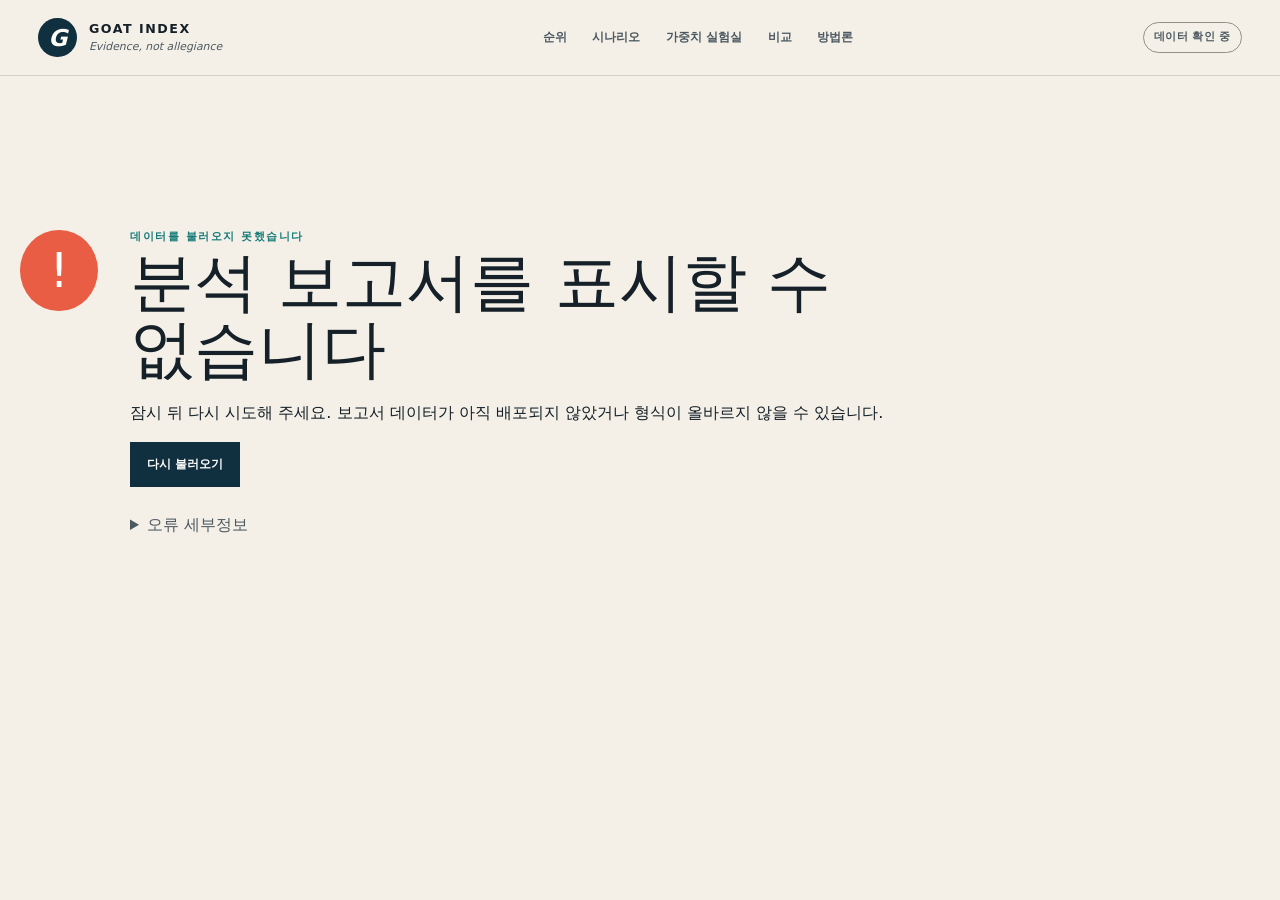
==== commit 98f0627d: "Use sans typography and licensed player portraits" ====
--- a/site/index.html
+++ b/site/index.html
@@ -74,7 +74,7 @@
               </div>
               <p class="verdict-kicker" id="verdict-title">가장 높은 종합 점수</p>
               <div class="verdict-player">
-                <span class="rank-glyph">1</span>
+                <span id="winner-portrait" class="winner-portrait" aria-hidden="true"></span>
                 <div>
                   <h2 id="winner-name"></h2>
                   <p id="winner-context"></p>
@@ -375,6 +375,18 @@
             </div>
             <p>링크는 원문 확인을 위한 것입니다. 서로 충돌하는 기록은 단일 값을 임의 선택하지 않고 커버리지와 근거 메모에 반영합니다.</p>
           </header>
+          <div class="media-credit-heading">
+            <div>
+              <p class="section-index">PORTRAIT CREDITS</p>
+              <h3>선수 사진 라이선스</h3>
+            </div>
+            <p>프로필 사진은 Wikimedia Commons의 자유 라이선스 원본을 저장소에 보관해 배포합니다. 원작자·라이선스·원본 파일을 아래에 공개합니다.</p>
+          </div>
+          <ul class="photo-credit-list" id="photo-credit-list"></ul>
+          <div class="data-source-heading">
+            <p class="section-index">ANALYSIS SOURCES</p>
+            <h3>분석·기록 출처</h3>
+          </div>
           <ol class="source-list" id="source-list"></ol>
         </section>
 
--- a/site/styles.css
+++ b/site/styles.css
@@ -18,7 +18,7 @@
   --radius: 3px;
   --max: 1440px;
   --section-pad: clamp(4.75rem, 8vw, 8.5rem);
-  --serif: Georgia, "Times New Roman", "Batang", "바탕", serif;
+  --display: "Pretendard", "Noto Sans KR", "Apple SD Gothic Neo", "Malgun Gothic", system-ui, sans-serif;
   --sans: "Pretendard", "Noto Sans KR", "Apple SD Gothic Neo", "Malgun Gothic", system-ui, sans-serif;
 }
 
@@ -172,7 +172,7 @@
   color: var(--paper-light);
   background: var(--navy);
   border-radius: 50%;
-  font-family: var(--serif);
+  font-family: var(--display);
   font-size: 1.45rem;
   font-style: italic;
   font-weight: 700;
@@ -192,7 +192,7 @@
 .wordmark small {
   margin-top: 0.3rem;
   color: var(--ink-soft);
-  font-family: var(--serif);
+  font-family: var(--display);
   font-size: 0.68rem;
   font-style: italic;
 }
@@ -254,7 +254,7 @@
 .load-state h1 {
   max-width: 720px;
   margin: 0.25rem 0 0.5rem;
-  font-family: var(--serif);
+  font-family: var(--display);
   font-size: clamp(2.2rem, 5vw, 5.5rem);
   font-weight: 500;
   line-height: 1.05;
@@ -300,7 +300,7 @@
   border-radius: 50%;
   color: #fff;
   background: var(--coral);
-  font-family: var(--serif);
+  font-family: var(--display);
   font-size: 3rem;
 }
 
@@ -376,7 +376,7 @@
 .hero-copy h1 {
   max-width: 800px;
   margin: 1rem 0 1.25rem;
-  font-family: var(--serif);
+  font-family: var(--display);
   font-size: clamp(3.3rem, 7.2vw, 7.4rem);
   font-weight: 500;
   letter-spacing: -0.055em;
@@ -387,7 +387,7 @@
   max-width: 710px;
   margin: 0;
   color: rgba(247, 243, 235, 0.76);
-  font-family: var(--serif);
+  font-family: var(--display);
   font-size: clamp(1.15rem, 1.75vw, 1.55rem);
   line-height: 1.55;
 }
@@ -403,7 +403,7 @@
 
 .note-index {
   color: var(--coral);
-  font-family: var(--serif);
+  font-family: var(--display);
   font-size: 1.3rem;
   font-style: italic;
 }
@@ -491,14 +491,14 @@
   border-radius: 50%;
   color: #fff;
   background: var(--coral);
-  font-family: var(--serif);
+  font-family: var(--display);
   font-size: 1.7rem;
   font-style: italic;
 }
 
 .verdict-player h2 {
   margin: 0;
-  font-family: var(--serif);
+  font-family: var(--display);
   font-size: clamp(2.2rem, 4vw, 4rem);
   font-weight: 500;
   letter-spacing: -0.045em;
@@ -533,7 +533,7 @@
 
 .verdict-scoreline strong {
   color: var(--navy);
-  font-family: var(--serif);
+  font-family: var(--display);
   font-size: 1.85rem;
   font-weight: 500;
   font-variant-numeric: tabular-nums;
@@ -590,7 +590,7 @@
 
 .snapshot strong {
   color: #fff;
-  font-family: var(--serif);
+  font-family: var(--display);
   font-size: 1.8rem;
   font-weight: 500;
   font-variant-numeric: tabular-nums;
@@ -626,7 +626,7 @@
 .section-heading h2 {
   max-width: 880px;
   margin: 0.7rem 0 0;
-  font-family: var(--serif);
+  font-family: var(--display);
   font-size: clamp(2.45rem, 5vw, 5.4rem);
   font-weight: 500;
   letter-spacing: -0.052em;
@@ -663,7 +663,7 @@
   top: 1.1rem;
   right: 1.15rem;
   color: var(--line-dark);
-  font-family: var(--serif);
+  font-family: var(--display);
   font-size: 0.9rem;
   font-style: italic;
 }
@@ -671,7 +671,7 @@
 .insight-card h3 {
   margin: 0 0 1rem;
   padding-right: 2rem;
-  font-family: var(--serif);
+  font-family: var(--display);
   font-size: clamp(1.45rem, 2vw, 2rem);
   font-weight: 500;
   line-height: 1.25;
@@ -692,7 +692,7 @@
 }
 
 .insight-stat strong {
-  font-family: var(--serif);
+  font-family: var(--display);
   font-size: 3rem;
   font-weight: 500;
   line-height: 1;
@@ -862,7 +862,7 @@
 }
 
 .rank-number {
-  font-family: var(--serif);
+  font-family: var(--display);
   font-size: 1.35rem;
   font-style: italic;
 }
@@ -882,14 +882,40 @@
   border-radius: 50%;
   color: #fff;
   background: var(--player-color, var(--navy-2));
-  font-family: var(--serif);
+  font-family: var(--display);
   font-size: 1rem;
   font-weight: 700;
+  overflow: hidden;
+  border: 1px solid rgba(16, 47, 63, 0.16);
+  background: color-mix(in srgb, var(--player-color, var(--navy-2)) 18%, var(--paper-light));
+}
+
+.player-sigil img {
+  display: block;
+  width: 100%;
+  height: 100%;
+  object-fit: cover;
+  object-position: var(--photo-position, 50% 35%);
+  filter: saturate(0.9) contrast(1.03);
+}
+
+.player-sigil.has-fallback {
+  background: var(--player-color, var(--navy-2));
+}
+
+.winner-portrait {
+  flex: 0 0 auto;
+}
+
+.player-sigil--hero {
+  width: clamp(72px, 7vw, 96px);
+  border: 3px solid rgba(255, 255, 255, 0.88);
+  box-shadow: 0 10px 28px rgba(16, 47, 63, 0.2);
 }
 
 .player-cell strong {
   display: block;
-  font-family: var(--serif);
+  font-family: var(--display);
   font-size: 1.1rem;
   font-weight: 600;
   line-height: 1.2;
@@ -909,7 +935,7 @@
 
 .score-cell strong {
   color: var(--navy);
-  font-family: var(--serif);
+  font-family: var(--display);
   font-size: 1.45rem;
   font-weight: 500;
 }
@@ -1063,7 +1089,7 @@
 
 .dossier-header h3 {
   margin: 0.45rem 0 0.25rem;
-  font-family: var(--serif);
+  font-family: var(--display);
   font-size: clamp(2.2rem, 4vw, 4.2rem);
   font-weight: 500;
   letter-spacing: -0.04em;
@@ -1089,7 +1115,7 @@
 }
 
 .dossier-rank strong {
-  font-family: var(--serif);
+  font-family: var(--display);
   font-size: 3rem;
   font-weight: 500;
   line-height: 1;
@@ -1148,7 +1174,7 @@
 .dimension-row output,
 .dimension-row > strong {
   text-align: right;
-  font-family: var(--serif);
+  font-family: var(--display);
   font-size: 0.9rem;
   font-weight: 600;
   font-variant-numeric: tabular-nums;
@@ -1278,7 +1304,7 @@
 
 .scenario-intro h3 {
   margin: 0 0 0.7rem;
-  font-family: var(--serif);
+  font-family: var(--display);
   font-size: clamp(2.4rem, 5vw, 5rem);
   font-weight: 500;
   letter-spacing: -0.045em;
@@ -1301,7 +1327,7 @@
   display: block;
   margin-bottom: 0.3rem;
   color: #fff;
-  font-family: var(--serif);
+  font-family: var(--display);
   font-size: 1.8rem;
   font-weight: 500;
 }
@@ -1338,13 +1364,13 @@
 .scenario-ranking li::before {
   content: counter(ranking, decimal-leading-zero);
   color: var(--teal-light);
-  font-family: var(--serif);
+  font-family: var(--display);
   font-size: 0.9rem;
   font-style: italic;
 }
 
 .scenario-ranking strong {
-  font-family: var(--serif);
+  font-family: var(--display);
   font-size: 1.1rem;
   font-weight: 500;
 }
@@ -1393,7 +1419,7 @@
 
 .composition-row strong {
   text-align: right;
-  font-family: var(--serif);
+  font-family: var(--display);
   font-size: 0.85rem;
   font-weight: 500;
 }
@@ -1439,7 +1465,7 @@
 }
 
 .lab-total strong {
-  font-family: var(--serif);
+  font-family: var(--display);
   font-size: 1.7rem;
   font-weight: 500;
 }
@@ -1515,7 +1541,7 @@
 
 .slider-value {
   text-align: right;
-  font-family: var(--serif);
+  font-family: var(--display);
   font-size: 1rem;
   font-variant-numeric: tabular-nums;
 }
@@ -1547,7 +1573,7 @@
 
 .custom-winner h3 {
   margin: 0.35rem 0;
-  font-family: var(--serif);
+  font-family: var(--display);
   font-size: clamp(2.4rem, 5vw, 4.3rem);
   font-weight: 500;
   letter-spacing: -0.045em;
@@ -1562,7 +1588,7 @@
 
 .custom-winner p strong {
   color: var(--coral);
-  font-family: var(--serif);
+  font-family: var(--display);
   font-size: 1.7rem;
   font-weight: 500;
 }
@@ -1587,12 +1613,12 @@
 .custom-ranking li::before {
   content: counter(custom, decimal-leading-zero);
   color: var(--ink-soft);
-  font-family: var(--serif);
+  font-family: var(--display);
   font-style: italic;
 }
 
 .custom-ranking strong {
-  font-family: var(--serif);
+  font-family: var(--display);
   font-size: 0.95rem;
   font-weight: 600;
 }
@@ -1625,7 +1651,7 @@
   border: 1px solid var(--line-dark);
   border-radius: 50%;
   color: var(--coral);
-  font-family: var(--serif);
+  font-family: var(--display);
   font-size: 0.8rem;
   font-style: italic;
 }
@@ -1647,7 +1673,7 @@
 
 .compare-card h3 {
   margin: 0.3rem 0;
-  font-family: var(--serif);
+  font-family: var(--display);
   font-size: clamp(2rem, 4vw, 4rem);
   font-weight: 500;
   letter-spacing: -0.04em;
@@ -1664,7 +1690,7 @@
   display: block;
   margin-top: 1rem;
   color: var(--navy);
-  font-family: var(--serif);
+  font-family: var(--display);
   font-size: 2rem;
   font-weight: 500;
 }
@@ -1705,7 +1731,7 @@
 }
 
 .compare-side strong {
-  font-family: var(--serif);
+  font-family: var(--display);
   font-size: 0.9rem;
   font-weight: 500;
   font-variant-numeric: tabular-nums;
@@ -1786,7 +1812,7 @@
   display: block;
   margin: 1rem 0 0.5rem;
   color: var(--navy);
-  font-family: var(--serif);
+  font-family: var(--display);
   font-size: clamp(2rem, 4vw, 3.6rem);
   font-weight: 500;
   line-height: 1;
@@ -1815,7 +1841,7 @@
 
 .subheading-row h3 {
   margin: 0;
-  font-family: var(--serif);
+  font-family: var(--display);
   font-size: 1.45rem;
   font-weight: 500;
 }
@@ -1835,7 +1861,7 @@
 }
 
 .probability-row > span {
-  font-family: var(--serif);
+  font-family: var(--display);
   font-size: 0.92rem;
 }
 
@@ -1853,7 +1879,7 @@
 
 .probability-row strong {
   text-align: right;
-  font-family: var(--serif);
+  font-family: var(--display);
   font-size: 0.8rem;
   font-weight: 500;
   font-variant-numeric: tabular-nums;
@@ -1884,13 +1910,13 @@
   border: 1px solid var(--gold);
   border-radius: 50%;
   color: #755813;
-  font-family: var(--serif);
+  font-family: var(--display);
   font-style: italic;
 }
 
 .pareto-box h3 {
   margin: 0;
-  font-family: var(--serif);
+  font-family: var(--display);
   font-size: 1.25rem;
   font-weight: 500;
 }
@@ -1941,13 +1967,13 @@
   border: 1px solid var(--coral);
   border-radius: 50%;
   color: var(--coral);
-  font-family: var(--serif);
+  font-family: var(--display);
   font-style: italic;
 }
 
 .bias-grid h3 {
   margin: 0 0 1rem;
-  font-family: var(--serif);
+  font-family: var(--display);
   font-size: 1.45rem;
   font-weight: 500;
   line-height: 1.25;
@@ -1971,7 +1997,7 @@
 
 .caveat-callout h3 {
   margin: 0;
-  font-family: var(--serif);
+  font-family: var(--display);
   font-size: 1.8rem;
   font-weight: 500;
 }
@@ -1994,14 +2020,14 @@
 
 .raw-table td:first-child {
   min-width: 180px;
-  font-family: var(--serif);
+  font-family: var(--display);
   font-size: 0.95rem;
   font-weight: 600;
 }
 
 .raw-table td:nth-child(2) {
   color: var(--navy);
-  font-family: var(--serif);
+  font-family: var(--display);
   font-size: 1.05rem;
   font-weight: 600;
 }
@@ -2034,7 +2060,7 @@
 
 .method-layout h3 {
   margin: 0 0 1.2rem;
-  font-family: var(--serif);
+  font-family: var(--display);
   font-size: 1.45rem;
   font-weight: 500;
 }
@@ -2061,7 +2087,7 @@
   top: 0.95rem;
   left: 0;
   color: var(--teal);
-  font-family: var(--serif);
+  font-family: var(--display);
   font-style: italic;
 }
 
@@ -2085,7 +2111,7 @@
   justify-content: space-between;
   gap: 1rem;
   margin: 0 0 0.5rem;
-  font-family: var(--serif);
+  font-family: var(--display);
   font-size: 1.05rem;
   font-weight: 600;
 }
@@ -2143,7 +2169,7 @@
 
 .glossary dt {
   padding-right: 1rem;
-  font-family: var(--serif);
+  font-family: var(--display);
   font-weight: 600;
 }
 
@@ -2153,6 +2179,93 @@
 
 .sources-section {
   padding-bottom: 5rem;
+}
+
+.media-credit-heading {
+  display: grid;
+  grid-template-columns: minmax(220px, 0.75fr) minmax(280px, 1.25fr);
+  gap: clamp(2rem, 6vw, 7rem);
+  align-items: end;
+  margin-bottom: 1.5rem;
+}
+
+.media-credit-heading h3,
+.data-source-heading h3 {
+  margin: 0.35rem 0 0;
+  font-family: var(--display);
+  font-size: clamp(1.45rem, 2.4vw, 2.35rem);
+  font-weight: 650;
+  letter-spacing: -0.035em;
+}
+
+.media-credit-heading > p {
+  margin: 0;
+  color: var(--ink-soft);
+  font-size: 0.74rem;
+}
+
+.photo-credit-list {
+  display: grid;
+  grid-template-columns: repeat(3, minmax(0, 1fr));
+  margin: 0;
+  padding: 0;
+  border-top: 2px solid var(--ink);
+  list-style: none;
+}
+
+.photo-credit-item {
+  display: grid;
+  grid-template-columns: 48px minmax(0, 1fr);
+  gap: 0.75rem 0.9rem;
+  align-items: center;
+  padding: 1rem;
+  border-right: 1px solid var(--line);
+  border-bottom: 1px solid var(--line);
+}
+
+.photo-credit-item:nth-child(3n) {
+  border-right: 0;
+}
+
+.player-sigil--credit {
+  grid-row: 1 / span 2;
+  width: 48px;
+}
+
+.photo-credit-item strong,
+.photo-credit-item span {
+  display: block;
+}
+
+.photo-credit-item strong {
+  font-family: var(--display);
+  font-size: 0.8rem;
+  line-height: 1.2;
+}
+
+.photo-credit-item span {
+  margin-top: 0.2rem;
+  color: var(--ink-soft);
+  font-size: 0.58rem;
+  line-height: 1.35;
+}
+
+.photo-credit-links {
+  display: flex;
+  flex-wrap: wrap;
+  gap: 0.45rem 0.8rem;
+  grid-column: 2;
+}
+
+.photo-credit-links a {
+  color: var(--navy-2);
+  font-size: 0.61rem;
+  font-weight: 750;
+  text-underline-offset: 0.18rem;
+}
+
+.data-source-heading {
+  margin: clamp(3.5rem, 6vw, 6rem) 0 1.25rem;
 }
 
 .source-list {
@@ -2176,12 +2289,12 @@
 .source-item::before {
   content: "[" counter(source, decimal-leading-zero) "]";
   color: var(--ink-soft);
-  font-family: var(--serif);
+  font-family: var(--display);
   font-size: 0.72rem;
 }
 
 .source-item strong {
-  font-family: var(--serif);
+  font-family: var(--display);
   font-size: 0.95rem;
   font-weight: 600;
 }
@@ -2292,6 +2405,18 @@
     grid-template-columns: 1fr;
   }
 
+  .photo-credit-list {
+    grid-template-columns: repeat(2, minmax(0, 1fr));
+  }
+
+  .photo-credit-item:nth-child(3n) {
+    border-right: 1px solid var(--line);
+  }
+
+  .photo-credit-item:nth-child(2n) {
+    border-right: 0;
+  }
+
   .source-item {
     grid-template-columns: 45px minmax(230px, 1fr) minmax(150px, 0.55fr) 30px;
   }
@@ -2348,7 +2473,8 @@
   .split-heading,
   .scenario-intro,
   .scenario-grid,
-  .method-layout {
+  .method-layout,
+  .media-credit-heading {
     grid-template-columns: 1fr;
     gap: 1.5rem;
   }
@@ -2498,6 +2624,10 @@
 
   .verdict-player h2 {
     font-size: 2.15rem;
+  }
+
+  .player-sigil--hero {
+    width: 64px;
   }
 
   .verdict-scoreline strong {
@@ -2662,6 +2792,16 @@
   .glossary dd {
     padding-top: 0;
     border-top: 0;
+  }
+
+  .photo-credit-list {
+    grid-template-columns: 1fr;
+  }
+
+  .photo-credit-item,
+  .photo-credit-item:nth-child(2n),
+  .photo-credit-item:nth-child(3n) {
+    border-right: 0;
   }
 
   .source-item {
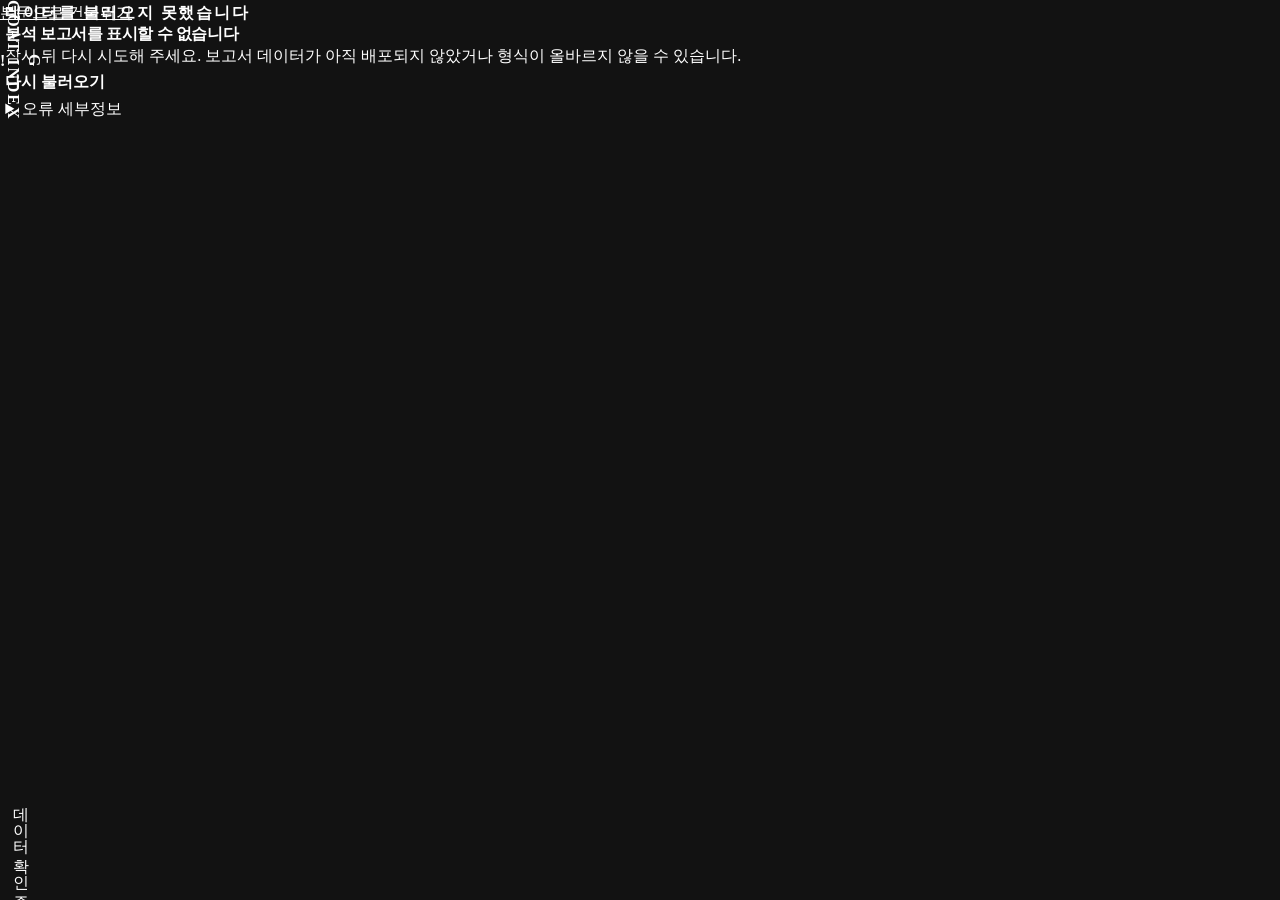
==== commit 2fd43a4e: "Redesign GOAT report as football analysis workbench" ====
--- a/site/index.html
+++ b/site/index.html
@@ -2,12 +2,15 @@
 <html lang="ko" class="no-js">
   <head>
     <meta charset="utf-8">
-    <meta name="viewport" content="width=device-width, initial-scale=1">
+    <meta name="viewport" content="width=device-width, initial-scale=1, viewport-fit=cover">
     <meta name="description" content="시대·포지션·대회 환경과 통계 불확실성을 함께 고려한 축구 GOAT 분석 보고서">
-    <meta name="theme-color" content="#102f3f">
-    <meta name="color-scheme" content="light">
+    <meta name="theme-color" content="#0f281f">
+    <meta name="color-scheme" content="dark">
     <title>축구 GOAT 분석 보고서</title>
-    <link rel="stylesheet" href="styles.css">
+    <link rel="preconnect" href="https://fonts.googleapis.com">
+    <link rel="preconnect" href="https://fonts.gstatic.com" crossorigin>
+    <link href="https://fonts.googleapis.com/css2?family=Big+Shoulders+Display:wght@600;700;800;900&amp;family=IBM+Plex+Sans+KR:wght@400;600;700&amp;display=swap" rel="stylesheet">
+    <link rel="stylesheet" href="football-theme.css">
     <script>document.documentElement.classList.remove('no-js');document.documentElement.classList.add('js');</script>
     <script src="app.js" defer></script>
   </head>
@@ -15,18 +18,28 @@
     <a class="skip-link" href="#main-content">본문으로 건너뛰기</a>
     <div class="reading-progress" aria-hidden="true"><span id="reading-progress-bar"></span></div>
 
-    <header class="site-header">
+    <header class="site-header" aria-label="보고서 내비게이션">
       <a class="wordmark" href="#overview" aria-label="GOAT 인덱스 보고서 맨 위로">
         <span class="wordmark-mark" aria-hidden="true">G</span>
         <span><strong>GOAT INDEX</strong><small>Evidence, not allegiance</small></span>
       </a>
       <nav class="section-nav" aria-label="보고서 목차">
-        <a href="#ranking">순위</a>
-        <a href="#scenarios">시나리오</a>
-        <a href="#weight-lab">가중치 실험실</a>
-        <a href="#compare">비교</a>
-        <a href="#methodology">방법론</a>
+        <a href="#ranking" data-label="순위"><span class="sr-only">순위</span></a>
+        <a href="#scenarios" data-label="시나리오"><span class="sr-only">시나리오</span></a>
+        <a href="#weight-lab" data-label="가중치"><span class="sr-only">가중치 실험실</span></a>
+        <a href="#compare" data-label="비교"><span class="sr-only">비교</span></a>
+        <a href="#methodology" data-label="방법론"><span class="sr-only">방법론</span></a>
       </nav>
+      <details class="mobile-nav">
+        <summary aria-label="보고서 목차 열기" aria-expanded="false" aria-controls="mobile-nav-panel">목차</summary>
+        <nav id="mobile-nav-panel" aria-label="모바일 보고서 목차">
+          <a href="#ranking">순위</a>
+          <a href="#scenarios">시나리오</a>
+          <a href="#weight-lab">가중치</a>
+          <a href="#compare">비교</a>
+          <a href="#methodology">방법론</a>
+        </nav>
+      </details>
       <span class="edition" id="header-edition">데이터 확인 중</span>
     </header>
 
@@ -62,7 +75,7 @@
               <h1 id="report-title"></h1>
               <p class="hero-deck" id="report-subtitle"></p>
               <div class="hero-note">
-                <span class="note-index">01</span>
+                <span class="note-index">판정 원칙</span>
                 <p><strong>이 보고서의 출발점</strong><span id="coverage-note"></span></p>
               </div>
             </div>
@@ -84,6 +97,8 @@
                 <div><strong id="winner-score"></strong><span>종합 점수 / 100</span></div>
                 <div><strong id="winner-interval"></strong><span>불확실성 구간</span></div>
               </div>
+              <div class="hero-radar" id="winner-radar"></div>
+              <p class="chart-note">6개 평가 차원의 형태입니다. 도형의 면적은 종합 점수를 뜻하지 않습니다.</p>
               <p class="verdict-reading" id="verdict-reading"></p>
               <a class="text-link" href="#robustness">결론이 얼마나 견고한지 보기 <span aria-hidden="true">↓</span></a>
             </article>
@@ -100,7 +115,6 @@
         <section class="report-section executive" aria-labelledby="executive-title">
           <header class="section-heading split-heading">
             <div>
-              <p class="section-index">00 / EXECUTIVE READ</p>
               <h2 id="executive-title">순위보다 먼저 읽어야 할 결론</h2>
             </div>
             <p>한 숫자로 역사를 닫지 않고, 무엇을 바꾸면 결론이 바뀌는지까지 공개합니다.</p>
@@ -111,12 +125,13 @@
         <section class="report-section" id="ranking" aria-labelledby="ranking-title">
           <header class="section-heading split-heading">
             <div>
-              <p class="section-index">01 / BASELINE RANKING</p>
               <h2 id="ranking-title">균형 시나리오 후보 순위</h2>
             </div>
             <p>점수는 서로 다른 시대의 기록을 표준화한 비교 지수입니다. 작은 점수 차이는 서열보다 동률권으로 읽어야 합니다.</p>
           </header>
 
+          <div class="ranking-workbench">
+            <div class="ranking-board">
           <div class="toolbar" aria-label="순위표 필터">
             <label class="search-field">
               <span>선수 검색</span>
@@ -133,7 +148,8 @@
             <button class="button button-quiet" id="clear-filters" type="button">필터 초기화</button>
           </div>
 
-          <div class="table-shell">
+          <p class="table-scroll-hint" id="ranking-scroll-hint">작은 화면에서는 표를 좌우로 움직여 6차원 형상과 전체 수치를 확인할 수 있습니다.</p>
+          <div class="table-shell" role="region" aria-labelledby="ranking-title" aria-describedby="ranking-scroll-hint" tabindex="0">
             <table class="ranking-table">
               <caption>균형 모델에 따른 축구 GOAT 후보 순위</caption>
               <thead>
@@ -141,6 +157,7 @@
                   <th scope="col">순위</th>
                   <th scope="col">선수</th>
                   <th scope="col">시대 · 포지션</th>
+                  <th scope="col">6차원 형상</th>
                   <th scope="col">종합 점수</th>
                   <th scope="col">불확실성 구간</th>
                   <th scope="col">1위 강건성</th>
@@ -152,15 +169,23 @@
             <p class="empty-message" id="ranking-empty" hidden>조건에 맞는 후보가 없습니다.</p>
           </div>
           <p class="table-legend"><span><i class="legend-dot pareto-dot"></i>파레토 전선</span><span>구간 막대 = 하한–상한</span><span id="ranking-count"></span></p>
-
-          <article class="player-dossier" id="player-dossier" aria-live="polite" aria-labelledby="dossier-name">
+            </div>
+
+          <article class="player-dossier" id="player-dossier" tabindex="0" aria-labelledby="dossier-name">
             <div class="dossier-header">
               <div>
-                <p class="section-index">SELECTED CANDIDATE</p>
-                <h3 id="dossier-name"></h3>
+                <p class="dossier-label">선택 선수 분석</p>
+                <h3 id="dossier-name" tabindex="-1"></h3>
                 <p id="dossier-meta"></p>
               </div>
               <div class="dossier-rank"><span>균형 모델</span><strong id="dossier-rank"></strong></div>
+            </div>
+            <div class="dossier-visual-grid">
+              <div class="dossier-portrait" id="dossier-portrait" aria-hidden="true"></div>
+              <div class="radar-panel">
+                <div class="radar-chart radar-chart--large" id="dossier-radar"></div>
+                <p class="chart-note">레이더는 모든 축을 0–100으로 고정합니다. 축을 잘라 차이를 과장하지 않습니다.</p>
+              </div>
             </div>
             <div class="dossier-layout">
               <div>
@@ -180,12 +205,12 @@
             </div>
             <p class="evidence-note" id="evidence-note"></p>
           </article>
+          </div>
         </section>
 
         <section class="report-section scenario-section" id="scenarios" aria-labelledby="scenarios-title">
           <header class="section-heading split-heading">
             <div>
-              <p class="section-index">02 / VALUE JUDGMENTS</p>
               <h2 id="scenarios-title">‘위대함’의 정의를 바꾸면</h2>
             </div>
             <p>정점, 지속성, 국가대표, 클럽, 포지션 보정을 각각 강조해 가치 판단의 영향을 분리합니다.</p>
@@ -194,7 +219,7 @@
           <div class="scenario-panel" id="scenario-panel" role="tabpanel" tabindex="0">
             <div class="scenario-intro">
               <div>
-                <p class="scenario-label" id="scenario-label"></p>
+                <p class="scenario-status" id="scenario-label"></p>
                 <h3 id="scenario-winner"></h3>
                 <p id="scenario-description"></p>
               </div>
@@ -216,7 +241,6 @@
         <section class="report-section weight-lab" id="weight-lab" aria-labelledby="weight-title">
           <header class="section-heading split-heading">
             <div>
-              <p class="section-index">03 / INTERACTIVE MODEL</p>
               <h2 id="weight-title">당신의 GOAT 기준으로 다시 계산</h2>
             </div>
             <p>슬라이더의 원시 입력은 자동으로 100%에 맞춰 정규화됩니다. 후보의 기초 차원 점수는 그대로 유지됩니다.</p>
@@ -230,8 +254,8 @@
               <div id="weight-sliders"></div>
               <p class="lab-help" id="weight-help">키보드의 방향키로 1단위씩 정밀하게 조정할 수 있습니다.</p>
             </form>
-            <div class="custom-result" aria-live="polite" aria-atomic="true">
-              <p class="section-index">LIVE RE-RANKING</p>
+            <div class="custom-result">
+              <p class="dossier-label">실시간 재계산</p>
               <div class="custom-winner">
                 <span>현재 기준의 1위</span>
                 <h3 id="custom-winner-name"></h3>
@@ -246,7 +270,6 @@
         <section class="report-section" id="compare" aria-labelledby="compare-title">
           <header class="section-heading split-heading">
             <div>
-              <p class="section-index">04 / HEAD TO HEAD</p>
               <h2 id="compare-title">후보 2명 나란히 비교</h2>
             </div>
             <p>우열 한 줄 대신, 어느 차원에서 차이가 생기는지와 각 주장의 반대 근거를 함께 봅니다.</p>
@@ -256,7 +279,11 @@
             <span class="versus" aria-hidden="true">VS</span>
             <label><span>후보 B</span><select id="compare-b"></select></label>
           </div>
-          <div class="compare-summary" id="compare-summary" aria-live="polite"></div>
+          <div class="compare-summary" id="compare-summary"></div>
+          <div class="compare-radar-shell">
+            <div class="radar-chart radar-chart--compare" id="compare-radar"></div>
+            <p class="chart-note">같은 0–100 축에서 A는 실선·원형 점, B는 점선·사각형 점으로 표시합니다.</p>
+          </div>
           <div class="compare-chart" id="compare-chart"></div>
           <p class="chart-legend"><span><i class="compare-swatch swatch-a"></i><b id="legend-a"></b></span><span><i class="compare-swatch swatch-b"></i><b id="legend-b"></b></span></p>
         </section>
@@ -264,7 +291,6 @@
         <section class="report-section robustness" id="robustness" aria-labelledby="robustness-title">
           <header class="section-heading split-heading">
             <div>
-              <p class="section-index">05 / ROBUSTNESS</p>
               <h2 id="robustness-title">결론은 얼마나 잘 버티는가</h2>
             </div>
             <p>가중치와 입력값을 반복해서 흔들었을 때 1위·상위 3위에 남는 비율을 확인합니다. 높을수록 특정 설정에 덜 의존합니다.</p>
@@ -292,7 +318,6 @@
         <section class="report-section bias-section" id="bias" aria-labelledby="bias-title">
           <header class="section-heading split-heading">
             <div>
-              <p class="section-index">06 / FAIRNESS AUDIT</p>
               <h2 id="bias-title">시대와 포지션이 만드는 함정</h2>
             </div>
             <p>데이터가 많다는 것과 더 위대하다는 것은 같은 뜻이 아닙니다. 비교 불가능성을 숨기지 않는 것이 공정성의 첫 단계입니다.</p>
@@ -323,7 +348,6 @@
         <section class="report-section raw-section" id="raw-data" aria-labelledby="raw-title">
           <header class="section-heading split-heading">
             <div>
-              <p class="section-index">07 / DATA LEDGER</p>
               <h2 id="raw-title">원자료와 근거 추적</h2>
             </div>
             <p>가공 전 핵심 통계의 값·범위·출처·커버리지를 후보별로 확인할 수 있습니다.</p>
@@ -333,7 +357,8 @@
             <label class="search-field"><span>지표 찾기</span><input id="raw-search" type="search" autocomplete="off" placeholder="득점, 출전, 수상…"></label>
             <button class="button button-quiet" id="download-csv" type="button">표를 CSV로 저장</button>
           </div>
-          <div class="table-shell raw-table-shell">
+          <p class="table-scroll-hint" id="raw-scroll-hint">작은 화면에서는 원자료 표를 좌우로 움직여 범위·커버리지·출처를 확인할 수 있습니다.</p>
+          <div class="table-shell raw-table-shell" role="region" aria-labelledby="raw-title" aria-describedby="raw-scroll-hint" tabindex="0">
             <table class="raw-table">
               <caption id="raw-caption">선택한 후보의 원자료</caption>
               <thead><tr><th scope="col">지표</th><th scope="col">값</th><th scope="col">범위 · 단위</th><th scope="col">커버리지 · 신뢰도</th><th scope="col">출처</th></tr></thead>
@@ -346,7 +371,6 @@
         <section class="report-section method-section" id="methodology" aria-labelledby="method-title">
           <header class="section-heading split-heading">
             <div>
-              <p class="section-index">08 / METHODOLOGY</p>
               <h2 id="method-title">판정 기준과 재현 원칙</h2>
             </div>
             <p id="method-summary"></p>
@@ -370,21 +394,18 @@
         <section class="report-section sources-section" id="sources" aria-labelledby="sources-title">
           <header class="section-heading split-heading">
             <div>
-              <p class="section-index">09 / SOURCES</p>
               <h2 id="sources-title">출처와 데이터 범위</h2>
             </div>
             <p>링크는 원문 확인을 위한 것입니다. 서로 충돌하는 기록은 단일 값을 임의 선택하지 않고 커버리지와 근거 메모에 반영합니다.</p>
           </header>
           <div class="media-credit-heading">
             <div>
-              <p class="section-index">PORTRAIT CREDITS</p>
               <h3>선수 사진 라이선스</h3>
             </div>
             <p>프로필 사진은 Wikimedia Commons의 자유 라이선스 원본을 저장소에 보관해 배포합니다. 원작자·라이선스·원본 파일을 아래에 공개합니다.</p>
           </div>
           <ul class="photo-credit-list" id="photo-credit-list"></ul>
           <div class="data-source-heading">
-            <p class="section-index">ANALYSIS SOURCES</p>
             <h3>분석·기록 출처</h3>
           </div>
           <ol class="source-list" id="source-list"></ol>
--- a/site/football-theme.css
+++ b/site/football-theme.css
@@ -0,0 +1,2802 @@
+/* Hallmark · macrostructure: Workbench · genre: editorial · tone: technical · theme: Sport · anchor hue: pitch-green
+ * enrichment: E8 real player portraits + data-native SVG radar · H4 stat-led hero
+ * nav: N3 Side rail · footer: Ft4 Dense typographic · studied: no · contrast: pass (40–41)
+ * honest: pass (46) · chrome: pass (47) · tokens: pass (48) · responsive: pass (49)
+ * mobile: pass (34, 49, 50–57) · icons: pass (30) · slop: pass (42–45)
+ */
+/* Hallmark · pre-emit critique: P5 H5 E4 S5 R4 V5 */
+@import url("./tokens.css");
+
+*,
+*::before,
+*::after {
+  box-sizing: border-box;
+}
+
+html {
+  overflow-x: clip;
+  scroll-padding-block-start: calc(var(--banner-height) + var(--space-md));
+  background: var(--color-paper);
+}
+
+body {
+  margin: 0;
+  overflow-x: clip;
+  color: var(--color-ink);
+  background: var(--color-paper);
+  font-family: var(--font-body);
+  font-size: var(--text-base);
+  font-weight: 400;
+  line-height: 1.62;
+  text-rendering: optimizeLegibility;
+}
+
+body.is-loading {
+  overflow-y: hidden;
+}
+
+::selection {
+  color: var(--color-accent-ink);
+  background: var(--color-accent);
+}
+
+[hidden] {
+  display: none !important;
+}
+
+img,
+svg {
+  max-inline-size: 100%;
+}
+
+img {
+  display: block;
+}
+
+button,
+input,
+select,
+summary {
+  font: inherit;
+}
+
+button,
+select,
+summary,
+a {
+  -webkit-tap-highlight-color: transparent;
+}
+
+button,
+summary,
+a {
+  white-space: nowrap;
+}
+
+a {
+  color: inherit;
+  text-decoration-color: var(--color-rule-strong);
+  text-underline-offset: var(--space-2xs);
+}
+
+h1,
+h2,
+h3,
+h4,
+p,
+ul,
+ol,
+dl,
+figure {
+  margin-block: 0;
+}
+
+h1,
+h2,
+h3,
+h4,
+.wordmark,
+.rank-number,
+.compare-score,
+.dossier-rank strong,
+.snapshot strong,
+.insight-stat strong,
+.robust-stat strong,
+.custom-winner strong,
+.error-score strong {
+  font-family: var(--font-display);
+  font-style: normal;
+  font-variant-numeric: tabular-nums;
+}
+
+h1,
+h2,
+h3,
+h4 {
+  min-inline-size: 0;
+  overflow-wrap: anywhere;
+  font-weight: 800;
+  letter-spacing: -0.025em;
+  line-height: 1.04;
+}
+
+h2 {
+  font-size: clamp(var(--text-2xl), 4vw, var(--text-4xl));
+}
+
+h3 {
+  font-size: var(--text-xl);
+}
+
+h4 {
+  font-size: var(--text-md);
+}
+
+strong,
+th,
+.tnum,
+output,
+time {
+  font-variant-numeric: tabular-nums;
+}
+
+:focus {
+  outline: none;
+}
+
+:focus-visible {
+  outline: var(--rule-strong) solid var(--color-focus);
+  outline-offset: var(--space-2xs);
+  box-shadow: 0 0 0 var(--rule-strong) var(--color-paper);
+}
+
+button,
+.button,
+summary {
+  min-block-size: var(--control-height);
+  border: var(--rule-hair) solid var(--color-rule-strong);
+  border-radius: var(--radius-sm);
+  color: var(--color-ink);
+  background: var(--color-paper-2);
+  cursor: pointer;
+  transition:
+    background-color var(--dur-short) var(--ease-out),
+    color var(--dur-short) var(--ease-out),
+    transform var(--dur-micro) var(--ease-out);
+}
+
+@media (hover: hover) and (pointer: fine) {
+  button:hover,
+  .button:hover,
+  summary:hover {
+    color: var(--color-accent-ink);
+    background: var(--color-accent);
+  }
+}
+
+button:active,
+.button:active,
+summary:active {
+  transform: translateY(var(--space-3xs));
+}
+
+button:disabled,
+.button[aria-disabled="true"],
+select:disabled,
+input:disabled {
+  opacity: 0.5;
+  cursor: not-allowed;
+}
+
+button[data-state="loading"],
+.button[data-state="loading"] {
+  cursor: wait;
+  opacity: 0.72;
+}
+
+button[data-state="error"],
+.button[data-state="error"] {
+  border-style: dashed;
+  border-color: var(--color-error);
+}
+
+button[data-state="success"],
+.button[data-state="success"] {
+  border-color: var(--color-success);
+}
+
+input,
+select {
+  inline-size: 100%;
+  min-inline-size: 0;
+  block-size: var(--control-height);
+  border: var(--rule-hair) solid var(--color-rule-strong);
+  border-radius: var(--radius-sm);
+  outline: var(--rule-strong) solid transparent;
+  outline-offset: var(--space-3xs);
+  color: var(--color-ink);
+  background: var(--color-paper);
+  padding-inline: var(--space-sm);
+}
+
+input::placeholder {
+  color: var(--color-muted);
+  opacity: 1;
+}
+
+@media (hover: hover) and (pointer: fine) {
+  input:hover,
+  select:hover {
+    background: var(--color-paper-2);
+  }
+}
+
+input:focus-visible,
+select:focus-visible {
+  outline-color: var(--color-focus);
+  box-shadow: none;
+}
+
+input[aria-invalid="true"],
+select[aria-invalid="true"] {
+  border-color: var(--color-error);
+  border-style: dashed;
+}
+
+.sr-only {
+  position: absolute !important;
+  inline-size: var(--rule-hair) !important;
+  block-size: var(--rule-hair) !important;
+  padding: 0 !important;
+  margin: calc(var(--rule-hair) * -1) !important;
+  clip: rect(0, 0, 0, 0) !important;
+  clip-path: inset(50%) !important;
+  white-space: nowrap !important;
+  border: 0 !important;
+}
+
+.skip-link {
+  position: fixed;
+  inset-block-start: var(--space-sm);
+  inset-inline-start: var(--space-sm);
+  z-index: var(--z-tooltip);
+  padding: var(--space-sm) var(--space-md);
+  color: var(--color-accent-ink);
+  background: var(--color-accent);
+  transform: translateY(calc((var(--space-4xl) + var(--space-md)) * -1));
+  transition: transform var(--dur-short) var(--ease-out);
+}
+
+.skip-link:focus {
+  transform: translateY(0);
+}
+
+.reading-progress {
+  position: fixed;
+  inset-block-start: 0;
+  inset-inline: 0;
+  z-index: var(--z-sticky-nav);
+  block-size: var(--space-3xs);
+  background: var(--color-paper-3);
+  pointer-events: none;
+}
+
+.reading-progress span {
+  display: block;
+  inline-size: 0;
+  block-size: 100%;
+  background: var(--color-accent);
+}
+
+.site-header {
+  position: fixed;
+  inset-block-start: 0;
+  inset-inline: 0;
+  z-index: var(--z-sticky-nav);
+  display: grid;
+  grid-template-columns: minmax(0, 1fr) auto;
+  align-items: center;
+  min-block-size: var(--banner-height);
+  padding-inline: max(var(--space-md), env(safe-area-inset-left)) max(var(--space-md), env(safe-area-inset-right));
+  border-block-end: var(--rule-hair) solid var(--color-rule);
+  color: var(--color-ink);
+  background: var(--color-paper);
+}
+
+.wordmark {
+  display: inline-flex;
+  align-items: center;
+  gap: var(--space-sm);
+  min-block-size: var(--control-height);
+  min-inline-size: 0;
+  text-decoration: none;
+}
+
+.wordmark-mark,
+.footer-mark {
+  display: grid;
+  place-items: center;
+  flex: none;
+  inline-size: var(--space-xl);
+  block-size: var(--space-xl);
+  border: var(--rule-strong) solid var(--color-accent);
+  border-radius: var(--radius-none);
+  color: var(--color-accent);
+  font-size: var(--text-lg);
+  font-weight: 900;
+  line-height: 1;
+}
+
+.wordmark strong,
+.wordmark small {
+  display: block;
+}
+
+.wordmark strong {
+  letter-spacing: 0.04em;
+}
+
+.wordmark small {
+  color: var(--color-muted);
+  font-family: var(--font-body);
+  font-size: var(--text-xs);
+  font-weight: 400;
+  letter-spacing: 0;
+}
+
+.section-nav,
+.edition {
+  display: none;
+}
+
+.mobile-nav {
+  position: relative;
+}
+
+.mobile-nav summary {
+  display: grid;
+  place-items: center;
+  min-inline-size: 4rem;
+  padding-inline: var(--space-md);
+  list-style: none;
+  font-weight: 700;
+}
+
+.mobile-nav summary::-webkit-details-marker {
+  display: none;
+}
+
+.mobile-nav nav {
+  position: fixed;
+  inset-block-start: var(--banner-height);
+  inset-inline: 0;
+  z-index: var(--z-dropdown);
+  display: grid;
+  grid-template-columns: repeat(2, minmax(0, 1fr));
+  gap: var(--space-3xs);
+  padding: var(--space-sm);
+  border-block: var(--rule-hair) solid var(--color-rule-strong);
+  background: var(--color-rule);
+}
+
+.mobile-nav nav a {
+  display: grid;
+  place-items: center;
+  min-block-size: var(--control-height);
+  color: var(--color-ink);
+  background: var(--color-paper-2);
+  text-decoration: none;
+  font-weight: 700;
+}
+
+.edition {
+  color: var(--color-muted);
+  font-size: var(--text-xs);
+  font-variant-numeric: tabular-nums;
+}
+
+main {
+  min-inline-size: 0;
+  padding-block-start: var(--banner-height);
+}
+
+#report {
+  min-inline-size: 0;
+}
+
+.load-state {
+  display: grid;
+  grid-template-columns: auto minmax(0, 1fr);
+  gap: var(--space-lg);
+  align-items: center;
+  min-block-size: calc(100svh - var(--banner-height));
+  padding: var(--page-gutter);
+  background: var(--color-paper);
+}
+
+.load-state h1 {
+  margin-block: var(--space-xs);
+  font-size: var(--text-3xl);
+}
+
+.load-state p:last-child,
+.error-state details {
+  max-inline-size: 65ch;
+  color: var(--color-muted);
+}
+
+.loader-orbit {
+  display: grid;
+  place-items: center;
+  inline-size: var(--space-2xl);
+  block-size: var(--space-2xl);
+  border: var(--rule-hair) solid var(--color-rule-strong);
+  border-radius: var(--radius-round);
+}
+
+.loader-orbit span {
+  inline-size: var(--space-sm);
+  block-size: var(--space-sm);
+  border-radius: var(--radius-round);
+  background: var(--color-accent);
+}
+
+.error-state {
+  color: var(--color-ink);
+  background: var(--color-paper-2);
+}
+
+.error-code {
+  display: grid;
+  place-items: center;
+  inline-size: var(--space-2xl);
+  block-size: var(--space-2xl);
+  border: var(--rule-strong) solid var(--color-error);
+  color: var(--color-error);
+  font-size: var(--text-xl);
+  font-weight: 700;
+}
+
+.error-state .button {
+  margin-block-start: var(--space-lg);
+  padding-inline: var(--space-lg);
+}
+
+.error-state details {
+  margin-block-start: var(--space-lg);
+}
+
+.error-state code {
+  display: block;
+  margin-block-start: var(--space-sm);
+  white-space: normal;
+  overflow-wrap: anywhere;
+}
+
+.eyebrow,
+.dossier-label,
+.scenario-status,
+.verdict-kicker,
+.verdict-topline,
+.note-index {
+  color: var(--color-accent);
+  font-size: var(--text-xs);
+  font-weight: 700;
+  letter-spacing: 0.12em;
+  text-transform: uppercase;
+}
+
+.hero {
+  position: relative;
+  isolation: isolate;
+  min-inline-size: 0;
+  overflow: visible;
+  padding: var(--space-2xl) var(--page-gutter) var(--space-3xl);
+  border-block-end: var(--rule-hair) solid var(--color-rule);
+  color: var(--color-ink);
+  background:
+    linear-gradient(to right, transparent 49.8%, color-mix(in oklch, var(--color-ink) 13%, transparent) 49.8%, color-mix(in oklch, var(--color-ink) 13%, transparent) 50.2%, transparent 50.2%),
+    linear-gradient(to bottom, color-mix(in oklch, var(--color-paper) 92%, var(--color-surface)) 0%, var(--color-paper) 100%);
+}
+
+.hero::before {
+  content: "";
+  position: absolute;
+  inset-block-start: 50%;
+  inset-inline-start: 50%;
+  z-index: -1;
+  inline-size: min(34rem, 54%);
+  aspect-ratio: 1;
+  border: var(--rule-hair) solid color-mix(in oklch, var(--color-ink) 13%, transparent);
+  border-radius: var(--radius-round);
+  transform: translate(-50%, -50%);
+  pointer-events: none;
+}
+
+.hero-grid {
+  position: relative;
+  z-index: var(--z-base);
+  display: grid;
+  grid-template-columns: minmax(0, 1fr);
+  gap: var(--space-2xl);
+  align-items: end;
+  inline-size: min(100%, var(--content-max));
+  margin-inline: auto;
+}
+
+.hero-copy {
+  min-inline-size: 0;
+}
+
+.hero h1 {
+  max-inline-size: 10ch;
+  margin-block: var(--space-md) var(--space-lg);
+  font-size: var(--text-display);
+  font-weight: 900;
+  letter-spacing: -0.04em;
+  line-height: 1;
+}
+
+.hero-deck {
+  max-inline-size: 60ch;
+  color: var(--color-ink-2);
+  font-size: var(--text-md);
+  line-height: 1.55;
+}
+
+.hero-note {
+  display: grid;
+  grid-template-columns: minmax(0, auto) minmax(0, 1fr);
+  gap: var(--space-md);
+  max-inline-size: 54rem;
+  margin-block-start: var(--space-xl);
+  padding-block-start: var(--space-md);
+  border-block-start: var(--rule-hair) solid var(--color-rule-strong);
+}
+
+.hero-note p {
+  display: grid;
+  gap: var(--space-2xs);
+  min-inline-size: 0;
+}
+
+.hero-note p span {
+  color: var(--color-muted);
+  font-size: var(--text-sm);
+}
+
+.verdict-card {
+  position: relative;
+  min-inline-size: 0;
+  padding: var(--space-lg);
+  border: var(--rule-hair) solid var(--color-rule-strong);
+  border-radius: var(--radius-none);
+  color: var(--color-ink);
+  background: var(--color-paper-2);
+}
+
+.verdict-card::before {
+  content: "";
+  position: absolute;
+  inset-block-start: calc(var(--rule-hair) * -1);
+  inset-inline-start: var(--space-lg);
+  inline-size: var(--space-2xl);
+  block-size: var(--rule-strong);
+  background: var(--color-accent);
+}
+
+.verdict-topline {
+  display: flex;
+  flex-wrap: wrap;
+  justify-content: space-between;
+  align-items: center;
+  gap: var(--space-sm);
+  color: var(--color-muted);
+  letter-spacing: 0.06em;
+}
+
+.signal {
+  display: inline-flex;
+  align-items: center;
+  gap: var(--space-xs);
+  color: var(--color-ink-2);
+}
+
+.signal i {
+  inline-size: var(--space-xs);
+  block-size: var(--space-xs);
+  border: var(--rule-hair) solid var(--color-accent);
+  background: var(--color-accent);
+}
+
+.verdict-kicker {
+  margin-block-start: var(--space-lg);
+}
+
+.verdict-player {
+  display: grid;
+  grid-template-columns: auto minmax(0, 1fr);
+  gap: var(--space-md);
+  align-items: end;
+  margin-block-start: var(--space-md);
+}
+
+.verdict-player h2 {
+  font-size: clamp(var(--text-2xl), 5vw, var(--text-4xl));
+}
+
+.verdict-player p {
+  color: var(--color-muted);
+  font-size: var(--text-sm);
+}
+
+.winner-portrait {
+  display: block;
+}
+
+.verdict-scoreline {
+  display: grid;
+  grid-template-columns: minmax(0, 1fr) auto;
+  gap: var(--space-lg);
+  align-items: end;
+  margin-block-start: var(--space-lg);
+  padding-block: var(--space-md);
+  border-block: var(--rule-hair) solid var(--color-rule);
+}
+
+.verdict-scoreline > div {
+  display: grid;
+}
+
+.verdict-scoreline strong {
+  font-family: var(--font-display);
+  font-weight: 900;
+  font-variant-numeric: tabular-nums;
+  letter-spacing: -0.04em;
+  line-height: 0.88;
+}
+
+.verdict-scoreline > div:first-child strong {
+  color: var(--color-accent);
+  font-size: clamp(4.75rem, 11vw, 8rem);
+}
+
+.verdict-scoreline > div:last-child strong {
+  font-size: var(--text-xl);
+}
+
+.verdict-scoreline span,
+.chart-note {
+  color: var(--color-muted);
+  font-size: var(--text-xs);
+  line-height: 1.5;
+}
+
+.hero-radar {
+  inline-size: 8rem;
+  margin-block-start: var(--space-md);
+  margin-inline-start: auto;
+}
+
+.verdict-card > .chart-note {
+  max-inline-size: 34ch;
+  margin-block-start: calc(var(--space-sm) * -1);
+}
+
+.verdict-reading {
+  margin-block-start: var(--space-lg);
+  color: var(--color-ink-2);
+}
+
+.text-link {
+  display: inline-flex;
+  align-items: center;
+  min-block-size: var(--control-height);
+  margin-block-start: var(--space-sm);
+  color: var(--color-accent);
+  font-weight: 700;
+  text-decoration: none;
+}
+
+.snapshot {
+  display: grid;
+  grid-template-columns: repeat(2, minmax(0, 1fr));
+  inline-size: min(100%, var(--content-max));
+  margin: var(--space-xl) auto 0;
+  border-block: var(--rule-hair) solid var(--color-rule-strong);
+}
+
+.snapshot > div {
+  display: grid;
+  grid-template-columns: minmax(0, 1fr) auto auto;
+  gap: var(--space-xs);
+  align-items: baseline;
+  padding: var(--space-md);
+  border-inline-end: var(--rule-hair) solid var(--color-rule);
+}
+
+.snapshot > div:nth-child(2n) {
+  border-inline-end: 0;
+}
+
+.snapshot span,
+.snapshot small {
+  color: var(--color-muted);
+  font-size: var(--text-xs);
+}
+
+.snapshot strong {
+  color: var(--color-ink);
+  font-size: var(--text-xl);
+  line-height: 1;
+}
+
+.report-section {
+  min-inline-size: 0;
+  inline-size: min(100%, var(--content-max));
+  margin-inline: auto;
+  padding: var(--space-3xl) var(--page-gutter);
+  scroll-margin-block-start: calc(var(--banner-height) + var(--space-md));
+}
+
+.section-heading {
+  display: grid;
+  grid-template-columns: minmax(0, 1fr);
+  gap: var(--space-lg);
+  align-items: end;
+  margin-block-end: var(--space-xl);
+  padding-block-end: var(--space-lg);
+  border-block-end: var(--rule-hair) solid var(--color-rule-strong);
+}
+
+.section-heading > * {
+  min-inline-size: 0;
+}
+
+.section-heading > p {
+  max-inline-size: 62ch;
+  color: var(--color-muted);
+}
+
+.executive {
+  padding-block-start: var(--space-2xl);
+}
+
+.insight-grid {
+  display: grid;
+  grid-template-columns: minmax(0, 1fr);
+  gap: var(--space-3xs);
+  background: var(--color-rule);
+  border: var(--rule-hair) solid var(--color-rule);
+}
+
+.insight-card {
+  position: relative;
+  display: grid;
+  grid-template-rows: auto minmax(0, 1fr) auto;
+  gap: var(--space-md);
+  min-inline-size: 0;
+  padding: var(--space-lg);
+  color: var(--color-ink);
+  background: var(--color-paper-2);
+}
+
+.insight-card h3 {
+  max-inline-size: 20ch;
+  font-size: var(--text-lg);
+}
+
+.insight-card p {
+  max-inline-size: 55ch;
+  color: var(--color-muted);
+}
+
+.insight-stat {
+  display: flex;
+  gap: var(--space-sm);
+  align-items: baseline;
+  padding-block-start: var(--space-md);
+  border-block-start: var(--rule-hair) solid var(--color-rule);
+}
+
+.insight-stat strong {
+  color: var(--color-accent);
+  font-size: var(--text-3xl);
+  font-weight: 900;
+  line-height: 1;
+}
+
+.insight-stat span {
+  color: var(--color-muted);
+  font-size: var(--text-xs);
+}
+
+.ranking-workbench,
+.ranking-board,
+.player-dossier,
+.toolbar,
+.dossier-layout,
+.dossier-visual-grid,
+.case-grid {
+  min-inline-size: 0;
+}
+
+.ranking-workbench {
+  display: grid;
+  grid-template-columns: minmax(0, 1fr);
+  gap: var(--space-2xl);
+}
+
+.toolbar,
+.raw-toolbar {
+  display: grid;
+  grid-template-columns: minmax(0, 1fr);
+  gap: var(--space-sm);
+  margin-block-end: var(--space-md);
+}
+
+.toolbar label,
+.raw-toolbar label,
+.compare-pickers label {
+  display: grid;
+  gap: var(--space-xs);
+  min-inline-size: 0;
+}
+
+.toolbar label > span,
+.raw-toolbar label > span,
+.compare-pickers label > span {
+  color: var(--color-ink-2);
+  font-size: var(--text-xs);
+  font-weight: 700;
+  letter-spacing: 0.05em;
+}
+
+.button {
+  display: inline-grid;
+  place-items: center;
+  padding-inline: var(--space-md);
+  text-decoration: none;
+  font-weight: 700;
+}
+
+.button-quiet {
+  align-self: end;
+}
+
+.button-light {
+  color: var(--color-accent-ink);
+  background: var(--color-accent);
+}
+
+.table-scroll-hint {
+  margin-block: var(--space-sm);
+  color: var(--color-muted);
+  font-size: var(--text-xs);
+}
+
+.table-shell {
+  max-inline-size: 100%;
+  overflow: auto;
+  overscroll-behavior-inline: contain;
+  border: var(--rule-hair) solid var(--color-rule-strong);
+  background: var(--color-paper-2);
+  scrollbar-color: var(--color-rule-strong) var(--color-paper-2);
+}
+
+.table-shell:focus-visible {
+  outline-offset: var(--space-2xs);
+}
+
+table {
+  inline-size: 100%;
+  border-collapse: collapse;
+  font-variant-numeric: tabular-nums;
+}
+
+.ranking-table {
+  min-inline-size: 64rem;
+}
+
+caption {
+  position: absolute;
+  inline-size: var(--rule-hair);
+  block-size: var(--rule-hair);
+  clip: rect(0, 0, 0, 0);
+  clip-path: inset(50%);
+}
+
+th,
+td {
+  padding: var(--space-sm);
+  border-block-end: var(--rule-hair) solid var(--color-rule);
+  text-align: start;
+  vertical-align: middle;
+}
+
+th {
+  position: sticky;
+  inset-block-start: 0;
+  z-index: var(--z-raised);
+  color: var(--color-ink-2);
+  background: var(--color-paper-3);
+  font-size: var(--text-xs);
+  font-weight: 700;
+  letter-spacing: 0.04em;
+}
+
+tbody tr {
+  color: var(--color-ink);
+  background: var(--color-paper-2);
+}
+
+tbody tr.is-selected {
+  color: var(--color-ink);
+  background: var(--color-selection);
+}
+
+tbody tr:last-child td {
+  border-block-end: 0;
+}
+
+.rank-number {
+  display: inline-grid;
+  place-items: center;
+  min-inline-size: var(--space-xl);
+  color: var(--color-ink-2);
+  font-size: var(--text-xl);
+  font-weight: 800;
+}
+
+.player-cell,
+.compare-identity {
+  display: flex;
+  gap: var(--space-sm);
+  align-items: center;
+  min-inline-size: 0;
+}
+
+.player-cell > div,
+.compare-identity > div {
+  min-inline-size: 0;
+}
+
+.player-cell strong,
+.player-cell small,
+.context-cell span,
+.context-cell small {
+  display: block;
+}
+
+.player-cell strong {
+  white-space: nowrap;
+}
+
+.player-cell small,
+.context-cell small {
+  color: var(--color-muted);
+  font-size: var(--text-xs);
+}
+
+.player-sigil {
+  position: relative;
+  display: grid;
+  place-items: center;
+  flex: none;
+  inline-size: 3rem;
+  aspect-ratio: 1;
+  overflow: clip;
+  border: var(--rule-hair) solid var(--color-rule-strong);
+  border-radius: var(--radius-round);
+  color: var(--color-accent-ink);
+  background: var(--color-accent);
+  font-family: var(--font-display);
+  font-size: var(--text-lg);
+  font-weight: 900;
+}
+
+.player-sigil img {
+  inline-size: 100%;
+  block-size: 100%;
+  object-fit: cover;
+  object-position: var(--photo-position, 50% 35%);
+  filter: saturate(0.88) contrast(1.03);
+}
+
+.player-sigil--hero {
+  inline-size: clamp(4.75rem, 12vw, 7rem);
+  aspect-ratio: 4 / 5;
+  border-radius: var(--radius-none);
+}
+
+.pareto-badge,
+.confidence-chip,
+.pareto-name {
+  display: inline-block;
+  margin-inline-start: var(--space-xs);
+  padding: var(--space-3xs) var(--space-xs);
+  border: var(--rule-hair) solid var(--color-accent);
+  border-radius: var(--radius-sm);
+  color: var(--color-accent);
+  background: transparent;
+  font-family: var(--font-body);
+  font-size: var(--text-xs);
+  font-weight: 700;
+  line-height: 1.4;
+}
+
+.score-cell strong,
+.score-cell small {
+  display: block;
+}
+
+.score-cell strong {
+  color: var(--color-accent);
+  font-family: var(--font-display);
+  font-size: var(--text-xl);
+  font-weight: 800;
+}
+
+.score-cell small {
+  color: var(--color-muted);
+  font-size: var(--text-xs);
+}
+
+.interval-wrap {
+  display: grid;
+  gap: var(--space-xs);
+  min-inline-size: 8rem;
+}
+
+.interval-chart,
+.mini-meter,
+.dimension-track,
+.composition-track,
+.compare-bar-track,
+.probability-track {
+  position: relative;
+  overflow: clip;
+  background: var(--color-rule);
+}
+
+.interval-chart {
+  block-size: var(--space-xs);
+}
+
+.interval-band {
+  position: absolute;
+  inset-block: 0;
+  inset-inline-start: var(--left);
+  inline-size: var(--width);
+  background: var(--color-series-a);
+}
+
+.interval-point {
+  position: absolute;
+  inset-block-start: 50%;
+  inset-inline-start: var(--point);
+  inline-size: var(--space-sm);
+  block-size: var(--space-sm);
+  border: var(--rule-strong) solid var(--color-paper-2);
+  border-radius: var(--radius-round);
+  background: var(--color-accent);
+  transform: translate(-50%, -50%);
+}
+
+.interval-label {
+  color: var(--color-muted);
+  font-size: var(--text-xs);
+}
+
+.robust-cell {
+  min-inline-size: 7rem;
+}
+
+.mini-meter {
+  block-size: var(--space-2xs);
+  margin-block-start: var(--space-xs);
+}
+
+.mini-meter span,
+.dimension-track span,
+.composition-track i,
+.compare-bar-track i,
+.probability-track i {
+  display: block;
+  inline-size: var(--value);
+  block-size: 100%;
+  background: var(--color-series-a);
+  transform-origin: left center;
+}
+
+.row-button {
+  min-inline-size: var(--control-height);
+  min-block-size: var(--control-height);
+  padding-inline: var(--space-sm);
+  font-size: var(--text-xs);
+  font-weight: 700;
+}
+
+.row-button[aria-pressed="true"] {
+  color: var(--color-accent-ink);
+  background: var(--color-accent);
+}
+
+.radar-cell {
+  inline-size: 5.5rem;
+  padding-inline: var(--space-xs);
+}
+
+.radar-svg {
+  display: block;
+  inline-size: 100%;
+  block-size: auto;
+  overflow: visible;
+}
+
+.radar-svg--compact {
+  inline-size: 4.75rem;
+  margin-inline: auto;
+}
+
+.radar-ring,
+.radar-axis {
+  fill: none;
+  stroke: var(--color-rule-strong);
+  stroke-width: var(--rule-hair);
+  vector-effect: non-scaling-stroke;
+}
+
+.radar-ring:not(.radar-ring--outer) {
+  stroke: color-mix(in oklch, var(--color-rule-strong) 62%, transparent);
+}
+
+.radar-shape {
+  stroke-width: var(--rule-strong);
+  stroke-linejoin: round;
+  vector-effect: non-scaling-stroke;
+}
+
+.radar-series--a .radar-shape,
+.radar-series--a .radar-marker {
+  fill: color-mix(in oklch, var(--color-series-a) 24%, transparent);
+  stroke: var(--color-series-a);
+}
+
+.radar-series--b .radar-shape,
+.radar-series--b .radar-marker {
+  fill: color-mix(in oklch, var(--color-series-b) 18%, transparent);
+  stroke: var(--color-series-b);
+}
+
+.radar-series--b .radar-shape {
+  stroke-dasharray: var(--space-xs) var(--space-2xs);
+}
+
+.radar-marker {
+  stroke-width: var(--rule-strong);
+  vector-effect: non-scaling-stroke;
+}
+
+.radar-axis-label {
+  fill: var(--color-ink-2);
+  font-family: var(--font-body);
+  font-size: var(--text-sm);
+  font-weight: 600;
+}
+
+.radar-axis-value {
+  fill: var(--color-accent);
+  font-family: var(--font-display);
+  font-size: var(--text-md);
+  font-weight: 800;
+}
+
+.table-legend,
+.chart-legend {
+  display: flex;
+  flex-wrap: wrap;
+  gap: var(--space-sm) var(--space-lg);
+  margin-block-start: var(--space-sm);
+  color: var(--color-muted);
+  font-size: var(--text-xs);
+}
+
+.table-legend > span,
+.chart-legend > span {
+  display: inline-flex;
+  align-items: center;
+  gap: var(--space-xs);
+}
+
+.legend-dot,
+.compare-swatch {
+  display: inline-block;
+  flex: none;
+  inline-size: var(--space-sm);
+  block-size: var(--space-sm);
+  border: var(--rule-hair) solid currentColor;
+}
+
+.pareto-dot,
+.swatch-a {
+  color: var(--color-series-a);
+  background: var(--color-series-a);
+}
+
+.swatch-b {
+  color: var(--color-series-b);
+  background: transparent;
+  border-style: dashed;
+}
+
+.player-dossier {
+  align-self: start;
+  padding: var(--space-lg);
+  border: var(--rule-hair) solid var(--color-rule-strong);
+  color: var(--color-ink);
+  background: var(--color-paper-2);
+}
+
+.dossier-header {
+  position: relative;
+  display: block;
+  min-inline-size: 0;
+  padding-inline-end: var(--space-3xl);
+  padding-block-end: var(--space-md);
+  border-block-end: var(--rule-hair) solid var(--color-rule);
+}
+
+.dossier-header h3 {
+  margin-block-start: var(--space-xs);
+  font-size: var(--text-2xl);
+}
+
+.dossier-header p:last-child {
+  color: var(--color-muted);
+  font-size: var(--text-sm);
+}
+
+.dossier-rank {
+  position: absolute;
+  inset-block-start: 0;
+  inset-inline-end: 0;
+  display: grid;
+  justify-items: end;
+}
+
+.dossier-rank span {
+  color: var(--color-muted);
+  font-size: var(--text-xs);
+}
+
+.dossier-rank strong {
+  color: var(--color-accent);
+  font-size: var(--text-3xl);
+  font-weight: 900;
+  line-height: 1;
+}
+
+.dossier-visual-grid {
+  display: grid;
+  grid-template-columns: minmax(0, 1fr);
+  gap: var(--space-lg);
+  margin-block-start: var(--space-lg);
+}
+
+.dossier-portrait {
+  min-inline-size: 0;
+  min-block-size: 18rem;
+  overflow: clip;
+  background: var(--color-paper-3);
+}
+
+.player-sigil--dossier {
+  inline-size: 100%;
+  block-size: 100%;
+  min-block-size: 18rem;
+  aspect-ratio: 4 / 5;
+  border: 0;
+  border-radius: var(--radius-none);
+}
+
+.radar-panel {
+  display: grid;
+  align-content: start;
+  min-inline-size: 0;
+}
+
+.radar-chart--large,
+.radar-chart--compare {
+  inline-size: min(100%, 34rem);
+  margin-inline: auto;
+}
+
+.chart-note {
+  margin-block-start: var(--space-sm);
+}
+
+.dossier-layout {
+  display: grid;
+  grid-template-columns: minmax(0, 1fr);
+  gap: var(--space-lg);
+  margin-block-start: var(--space-xl);
+}
+
+.dimension-bars {
+  display: grid;
+  gap: var(--space-sm);
+  margin-block-start: var(--space-md);
+}
+
+.dimension-row {
+  display: grid;
+  grid-template-columns: minmax(6rem, 0.8fr) minmax(5rem, 1.2fr) auto;
+  gap: var(--space-sm);
+  align-items: center;
+  color: var(--color-ink-2);
+  font-size: var(--text-sm);
+}
+
+.dimension-track {
+  block-size: var(--space-xs);
+}
+
+.dimension-row strong {
+  color: var(--color-accent);
+}
+
+.case-grid {
+  display: grid;
+  grid-template-columns: minmax(0, 1fr);
+  gap: var(--space-lg);
+}
+
+.case-grid section {
+  padding-block-start: var(--space-md);
+  border-block-start: var(--rule-hair) solid var(--color-rule-strong);
+}
+
+.case-grid h4 {
+  color: var(--color-ink);
+}
+
+.case-for h4 span {
+  color: var(--color-series-a);
+}
+
+.case-against h4 span {
+  color: var(--color-series-b);
+}
+
+.case-grid ul,
+.caveat-callout ul {
+  display: grid;
+  gap: var(--space-sm);
+  margin-block-start: var(--space-md);
+  padding-inline-start: var(--space-lg);
+  color: var(--color-muted);
+}
+
+.evidence-note {
+  margin-block-start: var(--space-lg);
+  padding-block-start: var(--space-md);
+  border-block-start: var(--rule-hair) dashed var(--color-rule-strong);
+  color: var(--color-muted);
+  font-size: var(--text-xs);
+}
+
+.empty-message {
+  padding: var(--space-lg);
+  color: var(--color-muted);
+}
+
+.scenario-section,
+.weight-lab,
+.robustness {
+  border-block: var(--rule-hair) solid var(--color-rule);
+  color: var(--color-ink);
+  background: var(--color-paper-2);
+}
+
+.scenario-tabs {
+  display: flex;
+  gap: var(--space-3xs);
+  max-inline-size: 100%;
+  overflow-x: auto;
+  padding-block: var(--space-xs);
+  scrollbar-color: var(--color-rule-strong) var(--color-paper-2);
+}
+
+.scenario-tab {
+  flex: 0 0 auto;
+  min-block-size: var(--control-height);
+  padding-inline: var(--space-lg);
+  border-color: var(--color-rule);
+  border-radius: var(--radius-none);
+  color: var(--color-muted);
+  background: var(--color-paper);
+  font-weight: 700;
+}
+
+.scenario-tab[aria-selected="true"] {
+  border-block-end-color: var(--color-accent);
+  border-block-end-width: var(--rule-strong);
+  color: var(--color-accent);
+  background: var(--color-paper-3);
+}
+
+.scenario-panel {
+  margin-block-start: var(--space-md);
+  padding: var(--space-lg);
+  border: var(--rule-hair) solid var(--color-rule-strong);
+  background: var(--color-paper);
+}
+
+.scenario-intro,
+.scenario-grid,
+.lab-layout,
+.robust-layout,
+.method-layout {
+  display: grid;
+  grid-template-columns: minmax(0, 1fr);
+  gap: var(--space-xl);
+  min-inline-size: 0;
+}
+
+.scenario-intro h3 {
+  margin-block: var(--space-sm);
+  font-size: var(--text-3xl);
+}
+
+.scenario-intro p:last-child {
+  max-inline-size: 65ch;
+  color: var(--color-muted);
+}
+
+.scenario-shift {
+  display: grid;
+  align-content: center;
+  justify-items: start;
+  padding: var(--space-md);
+  border-block: var(--rule-hair) solid var(--color-rule-strong);
+}
+
+.scenario-shift strong {
+  color: var(--color-accent);
+  font-family: var(--font-display);
+  font-size: var(--text-xl);
+}
+
+.scenario-shift span {
+  color: var(--color-muted);
+  font-size: var(--text-xs);
+}
+
+.scenario-grid {
+  margin-block-start: var(--space-xl);
+}
+
+.scenario-ranking,
+.custom-ranking,
+.principle-list {
+  margin-block-start: var(--space-md);
+  padding: 0;
+  list-style: none;
+  counter-reset: report-list;
+}
+
+.scenario-ranking li,
+.custom-ranking li,
+.principle-list li {
+  counter-increment: report-list;
+  display: grid;
+  grid-template-columns: minmax(0, 1fr) auto auto;
+  gap: var(--space-md);
+  align-items: center;
+  padding-block: var(--space-sm);
+  border-block-end: var(--rule-hair) solid var(--color-rule);
+}
+
+.scenario-ranking li::before,
+.custom-ranking li::before,
+.principle-list li::before {
+  content: counter(report-list, decimal-leading-zero);
+  grid-column: 1 / -1;
+  grid-row: 1;
+  inline-size: var(--space-xl);
+  color: var(--color-rule-strong);
+  font-family: var(--font-display);
+  font-weight: 800;
+}
+
+.scenario-ranking li > *,
+.custom-ranking li > * {
+  grid-row: 1;
+}
+
+.scenario-ranking li > :first-child,
+.custom-ranking li > :first-child {
+  grid-column: 1;
+  padding-inline-start: var(--space-xl);
+}
+
+.scenario-ranking li > :nth-child(2),
+.custom-ranking li > :nth-child(2) {
+  grid-column: 2;
+}
+
+.scenario-ranking li > :nth-child(3) {
+  grid-column: 3;
+}
+
+.rank-change {
+  min-inline-size: var(--space-xl);
+  text-align: end;
+  font-size: var(--text-xs);
+  font-weight: 700;
+}
+
+.rank-up {
+  color: var(--color-series-a);
+}
+
+.rank-down {
+  color: var(--color-series-b);
+}
+
+.weight-composition {
+  display: grid;
+  gap: var(--space-sm);
+  margin-block-start: var(--space-md);
+}
+
+.composition-row {
+  display: grid;
+  grid-template-columns: minmax(7rem, 1fr) minmax(4rem, 1fr) auto;
+  gap: var(--space-sm);
+  align-items: center;
+  color: var(--color-ink-2);
+  font-size: var(--text-sm);
+}
+
+.composition-track {
+  block-size: var(--space-xs);
+}
+
+.weight-lab {
+  color: var(--color-ink);
+  background:
+    linear-gradient(to right, color-mix(in oklch, var(--color-rule) 32%, transparent) var(--rule-hair), transparent var(--rule-hair)),
+    var(--color-paper-3);
+  background-size: var(--space-xl) 100%;
+}
+
+.weight-controls,
+.custom-result {
+  min-inline-size: 0;
+  padding: var(--space-lg);
+  border: var(--rule-hair) solid var(--color-rule-strong);
+  color: var(--color-ink);
+  background: var(--color-paper);
+}
+
+.lab-total {
+  display: flex;
+  flex-wrap: wrap;
+  gap: var(--space-md);
+  justify-content: space-between;
+  align-items: center;
+  padding-block-end: var(--space-md);
+  border-block-end: var(--rule-hair) solid var(--color-rule);
+}
+
+.lab-total > div {
+  display: grid;
+}
+
+.lab-total span {
+  color: var(--color-muted);
+  font-size: var(--text-xs);
+}
+
+.lab-total strong {
+  color: var(--color-accent);
+  font-family: var(--font-display);
+  font-size: var(--text-2xl);
+}
+
+#weight-sliders {
+  display: grid;
+  gap: var(--space-lg);
+  margin-block-start: var(--space-lg);
+}
+
+.slider-row {
+  display: grid;
+  grid-template-columns: minmax(0, 1fr) auto;
+  gap: var(--space-xs) var(--space-md);
+  align-items: center;
+}
+
+.slider-label {
+  display: grid;
+  grid-column: 1 / -1;
+  min-inline-size: 0;
+}
+
+.slider-label span {
+  color: var(--color-muted);
+  font-size: var(--text-xs);
+}
+
+input[type="range"] {
+  min-block-size: var(--control-height);
+  block-size: var(--control-height);
+  padding: 0;
+  border: 0;
+  background: transparent;
+  accent-color: var(--color-accent);
+  cursor: pointer;
+  appearance: none;
+}
+
+input[type="range"]::-webkit-slider-runnable-track {
+  block-size: var(--space-xs);
+  background:
+    linear-gradient(to right, var(--color-accent) var(--range-progress), var(--color-rule) var(--range-progress));
+}
+
+input[type="range"]::-webkit-slider-thumb {
+  inline-size: var(--space-lg);
+  block-size: var(--space-lg);
+  margin-block-start: calc((var(--space-lg) - var(--space-xs)) * -0.5);
+  border: var(--rule-strong) solid var(--color-paper);
+  border-radius: var(--radius-round);
+  background: var(--color-accent);
+  appearance: none;
+}
+
+input[type="range"]::-moz-range-track {
+  block-size: var(--space-xs);
+  background: var(--color-rule);
+}
+
+input[type="range"]::-moz-range-progress {
+  block-size: var(--space-xs);
+  background: var(--color-accent);
+}
+
+input[type="range"]::-moz-range-thumb {
+  inline-size: var(--space-lg);
+  block-size: var(--space-lg);
+  border: var(--rule-strong) solid var(--color-paper);
+  border-radius: var(--radius-round);
+  background: var(--color-accent);
+}
+
+.slider-value {
+  color: var(--color-accent);
+  font-family: var(--font-display);
+  font-size: var(--text-md);
+  font-weight: 800;
+}
+
+.lab-help,
+.custom-disclaimer {
+  margin-block-start: var(--space-lg);
+  color: var(--color-muted);
+  font-size: var(--text-xs);
+}
+
+.custom-winner {
+  margin-block: var(--space-lg);
+  padding-block: var(--space-lg);
+  border-block: var(--rule-hair) solid var(--color-rule-strong);
+}
+
+.custom-winner > span {
+  color: var(--color-muted);
+  font-size: var(--text-xs);
+}
+
+.custom-winner h3 {
+  margin-block: var(--space-xs);
+  font-size: var(--text-3xl);
+}
+
+.custom-winner p {
+  color: var(--color-muted);
+}
+
+.custom-winner strong {
+  color: var(--color-accent);
+  font-size: var(--text-2xl);
+}
+
+.compare-pickers {
+  display: grid;
+  grid-template-columns: minmax(0, 1fr);
+  gap: var(--space-md);
+  align-items: end;
+  padding: var(--space-lg);
+  border: var(--rule-hair) solid var(--color-rule-strong);
+  background: var(--color-paper-2);
+}
+
+.versus {
+  display: grid;
+  place-items: center;
+  min-block-size: var(--control-height);
+  color: var(--color-accent);
+  font-family: var(--font-display);
+  font-size: var(--text-xl);
+  font-weight: 900;
+}
+
+.compare-summary {
+  display: grid;
+  grid-template-columns: minmax(0, 1fr);
+  gap: var(--space-3xs);
+  margin-block-start: var(--space-md);
+  border: var(--rule-hair) solid var(--color-rule);
+  background: var(--color-rule);
+}
+
+.compare-card {
+  display: grid;
+  gap: var(--space-sm);
+  min-inline-size: 0;
+  padding: var(--space-lg);
+  color: var(--color-ink);
+  background: var(--color-paper-2);
+}
+
+.compare-identity .player-sigil {
+  inline-size: var(--space-2xl);
+  border-radius: var(--radius-none);
+}
+
+.compare-card h3 {
+  font-size: var(--text-2xl);
+}
+
+.compare-card p {
+  color: var(--color-muted);
+  font-size: var(--text-sm);
+}
+
+.compare-score {
+  color: var(--color-accent);
+  font-size: var(--text-4xl);
+  font-weight: 900;
+  line-height: 1;
+}
+
+.compare-divider {
+  display: none;
+}
+
+.compare-radar-shell {
+  margin-block-start: var(--space-xl);
+  padding: var(--space-lg);
+  border-block: var(--rule-hair) solid var(--color-rule-strong);
+}
+
+.compare-chart {
+  display: grid;
+  gap: var(--space-md);
+  margin-block-start: var(--space-xl);
+}
+
+.compare-row {
+  display: grid;
+  grid-template-columns: minmax(0, 1fr) minmax(5.5rem, auto) minmax(0, 1fr);
+  gap: var(--space-sm);
+  align-items: center;
+}
+
+.compare-side {
+  display: grid;
+  grid-template-columns: auto minmax(0, 1fr);
+  gap: var(--space-xs);
+  align-items: center;
+}
+
+.compare-side.is-reverse {
+  grid-template-columns: minmax(0, 1fr) auto;
+}
+
+.compare-side strong {
+  min-inline-size: var(--space-xl);
+  color: var(--color-ink-2);
+  font-size: var(--text-sm);
+}
+
+.compare-side.is-reverse strong {
+  text-align: end;
+}
+
+.compare-bar-track {
+  block-size: var(--space-sm);
+}
+
+.compare-side.is-reverse .compare-bar-track {
+  transform: scaleX(-1);
+}
+
+.compare-bar-track i.series-a,
+.probability-track i.series-a {
+  background: var(--color-series-a);
+}
+
+.compare-bar-track i.series-b,
+.probability-track i.series-b {
+  background: var(--color-series-b);
+}
+
+.compare-row-label {
+  color: var(--color-ink-2);
+  text-align: center;
+  font-size: var(--text-xs);
+  font-weight: 700;
+}
+
+.robust-overview {
+  display: grid;
+  grid-template-columns: minmax(0, 1fr);
+  gap: var(--space-3xs);
+  border: var(--rule-hair) solid var(--color-rule);
+  background: var(--color-rule);
+}
+
+.robust-stat {
+  display: grid;
+  gap: var(--space-xs);
+  padding: var(--space-lg);
+  color: var(--color-ink);
+  background: var(--color-paper);
+}
+
+.robust-stat span,
+.robust-stat p {
+  color: var(--color-muted);
+  font-size: var(--text-xs);
+}
+
+.robust-stat strong {
+  color: var(--color-accent);
+  font-size: var(--text-3xl);
+  font-weight: 900;
+}
+
+.robust-layout {
+  margin-block-start: var(--space-xl);
+}
+
+.subheading-row {
+  display: flex;
+  flex-wrap: wrap;
+  justify-content: space-between;
+  gap: var(--space-sm);
+  align-items: baseline;
+  padding-block-end: var(--space-sm);
+  border-block-end: var(--rule-hair) solid var(--color-rule-strong);
+}
+
+.subheading-row span {
+  color: var(--color-muted);
+  font-size: var(--text-xs);
+}
+
+.probability-list {
+  display: grid;
+  gap: var(--space-sm);
+  margin-block-start: var(--space-md);
+}
+
+.probability-row {
+  display: grid;
+  grid-template-columns: minmax(7rem, 1fr) minmax(4rem, 1.2fr) auto;
+  gap: var(--space-sm);
+  align-items: center;
+  color: var(--color-ink-2);
+  font-size: var(--text-sm);
+}
+
+.probability-track {
+  block-size: var(--space-xs);
+}
+
+.pareto-box {
+  display: grid;
+  grid-template-columns: minmax(0, 1fr);
+  gap: var(--space-lg);
+  margin-block-start: var(--space-xl);
+  padding: var(--space-lg);
+  border: var(--rule-hair) solid var(--color-rule-strong);
+  background: var(--color-paper-3);
+}
+
+.pareto-box > div:first-child {
+  display: grid;
+  grid-template-columns: auto minmax(0, 1fr);
+  gap: var(--space-md);
+}
+
+.pareto-symbol {
+  display: grid;
+  place-items: center;
+  inline-size: var(--space-2xl);
+  block-size: var(--space-2xl);
+  border: var(--rule-strong) solid var(--color-accent);
+  color: var(--color-accent);
+  font-family: var(--font-display);
+  font-size: var(--text-xl);
+  font-weight: 900;
+}
+
+.pareto-box p {
+  color: var(--color-muted);
+}
+
+.pareto-names {
+  display: flex;
+  flex-wrap: wrap;
+  gap: var(--space-xs);
+  align-content: start;
+}
+
+.pareto-name {
+  margin: 0;
+}
+
+.bias-grid {
+  display: grid;
+  grid-template-columns: minmax(0, 1fr);
+  gap: var(--space-lg);
+}
+
+.bias-grid article {
+  display: grid;
+  align-content: start;
+  gap: var(--space-md);
+  min-inline-size: 0;
+  padding-block-start: var(--space-md);
+  border-block-start: var(--rule-strong) solid var(--color-rule-strong);
+}
+
+.bias-grid article:nth-child(2) {
+  border-block-start-color: var(--color-series-a);
+}
+
+.bias-grid article:nth-child(3) {
+  border-block-start-color: var(--color-series-b);
+}
+
+.bias-number {
+  color: var(--color-rule-strong);
+  font-family: var(--font-display);
+  font-size: var(--text-3xl);
+  font-weight: 900;
+}
+
+.bias-grid p {
+  color: var(--color-muted);
+}
+
+.caveat-callout {
+  margin-block-start: var(--space-2xl);
+  padding: var(--space-lg);
+  border: var(--rule-hair) solid var(--color-series-b);
+  color: var(--color-ink);
+  background: var(--color-paper-2);
+}
+
+.raw-section,
+.method-section,
+.sources-section {
+  border-block-start: var(--rule-hair) solid var(--color-rule);
+}
+
+.raw-table {
+  min-inline-size: 58rem;
+}
+
+.raw-table td:first-child,
+.raw-table td:nth-child(2) {
+  color: var(--color-ink);
+  font-weight: 600;
+}
+
+.raw-meta {
+  max-inline-size: 22rem;
+  color: var(--color-muted);
+  font-size: var(--text-sm);
+}
+
+.confidence-chip {
+  display: block;
+  inline-size: fit-content;
+  margin-block-start: var(--space-xs);
+  margin-inline-start: 0;
+}
+
+.source-ref {
+  display: inline-flex;
+  align-items: center;
+  min-block-size: var(--control-height);
+  color: var(--color-accent);
+  font-weight: 700;
+}
+
+.method-layout > div,
+.media-credit-heading,
+.data-source-heading {
+  min-inline-size: 0;
+}
+
+.principle-list li {
+  position: relative;
+  display: block;
+  padding-block: var(--space-md);
+  padding-inline-start: var(--space-2xl);
+  color: var(--color-ink-2);
+}
+
+.principle-list li::before {
+  position: absolute;
+  inset-block-start: var(--space-md);
+  inset-inline-start: 0;
+}
+
+.dimension-definitions {
+  display: grid;
+  gap: var(--space-3xs);
+  margin-block-start: var(--space-md);
+  border: var(--rule-hair) solid var(--color-rule);
+  background: var(--color-rule);
+}
+
+.dimension-definition {
+  padding: var(--space-md);
+  color: var(--color-ink);
+  background: var(--color-paper-2);
+}
+
+.dimension-definition h4 {
+  display: flex;
+  flex-wrap: wrap;
+  justify-content: space-between;
+  gap: var(--space-sm);
+}
+
+.dimension-definition h4 span {
+  color: var(--color-accent);
+  font-family: var(--font-body);
+  font-size: var(--text-xs);
+  letter-spacing: 0;
+}
+
+.dimension-definition p {
+  margin-block-start: var(--space-xs);
+  color: var(--color-muted);
+  font-size: var(--text-sm);
+}
+
+.glossary {
+  margin-block-start: var(--space-xl);
+  border-block: var(--rule-hair) solid var(--color-rule-strong);
+}
+
+.glossary summary {
+  display: flex;
+  justify-content: space-between;
+  align-items: center;
+  padding-inline: var(--space-md);
+  border: 0;
+  border-radius: var(--radius-none);
+  background: transparent;
+  font-weight: 700;
+  list-style: none;
+}
+
+.glossary summary::-webkit-details-marker {
+  display: none;
+}
+
+.glossary[open] summary span {
+  transform: rotate(45deg);
+}
+
+.glossary dl {
+  display: grid;
+  grid-template-columns: minmax(7rem, auto) minmax(0, 1fr);
+  gap: 0;
+  padding-block: var(--space-sm);
+}
+
+.glossary dt,
+.glossary dd {
+  margin: 0;
+  padding: var(--space-sm);
+  border-block-start: var(--rule-hair) solid var(--color-rule);
+}
+
+.glossary dt {
+  color: var(--color-ink);
+  font-weight: 700;
+}
+
+.glossary dd {
+  color: var(--color-muted);
+}
+
+.media-credit-heading {
+  display: grid;
+  grid-template-columns: minmax(0, 1fr);
+  gap: var(--space-md);
+  margin-block: var(--space-2xl) var(--space-lg);
+  padding-block-end: var(--space-md);
+  border-block-end: var(--rule-hair) solid var(--color-rule-strong);
+}
+
+.media-credit-heading > p {
+  max-inline-size: 65ch;
+  color: var(--color-muted);
+}
+
+.photo-credit-list,
+.source-list {
+  margin: 0;
+  padding: 0;
+  list-style: none;
+}
+
+.photo-credit-list {
+  display: grid;
+  grid-template-columns: minmax(0, 1fr);
+  gap: var(--space-3xs);
+  border: var(--rule-hair) solid var(--color-rule);
+  background: var(--color-rule);
+}
+
+.photo-credit-item {
+  display: grid;
+  grid-template-columns: auto minmax(0, 1fr);
+  gap: var(--space-sm);
+  align-items: center;
+  min-inline-size: 0;
+  padding: var(--space-md);
+  color: var(--color-ink);
+  background: var(--color-paper-2);
+}
+
+.player-sigil--credit {
+  inline-size: var(--space-xl);
+  border-radius: var(--radius-none);
+}
+
+.photo-credit-item > div:nth-child(2) {
+  display: grid;
+  min-inline-size: 0;
+}
+
+.photo-credit-item > div:nth-child(2) span {
+  color: var(--color-muted);
+  font-size: var(--text-xs);
+  overflow-wrap: anywhere;
+}
+
+.photo-credit-links {
+  grid-column: 1 / -1;
+  display: flex;
+  flex-wrap: wrap;
+  gap: var(--space-sm);
+  align-items: center;
+}
+
+.photo-credit-links a {
+  display: inline-flex;
+  align-items: center;
+  min-block-size: var(--control-height);
+  color: var(--color-accent);
+  font-size: var(--text-xs);
+  font-weight: 700;
+}
+
+.data-source-heading {
+  margin-block: var(--space-2xl) var(--space-lg);
+  padding-block-end: var(--space-md);
+  border-block-end: var(--rule-hair) solid var(--color-rule-strong);
+}
+
+.source-list {
+  counter-reset: sources;
+}
+
+.source-item {
+  counter-increment: sources;
+  display: grid;
+  grid-template-columns: minmax(0, 1fr) auto;
+  gap: var(--space-xs) var(--space-lg);
+  padding-block: var(--space-md);
+  border-block-end: var(--rule-hair) solid var(--color-rule);
+}
+
+.source-item::before {
+  content: counter(sources, decimal-leading-zero);
+  grid-row: 1 / span 3;
+  color: var(--color-rule-strong);
+  font-family: var(--font-display);
+  font-size: var(--text-lg);
+  font-weight: 800;
+}
+
+.source-item > strong,
+.source-item > span,
+.source-item > p {
+  grid-column: 1;
+  padding-inline-start: var(--space-xl);
+}
+
+.source-item > span,
+.source-item > p {
+  color: var(--color-muted);
+  font-size: var(--text-sm);
+}
+
+.source-item > a,
+.source-item > span:last-child {
+  grid-column: 2;
+  grid-row: 1 / span 3;
+  display: grid;
+  place-items: center;
+  min-inline-size: var(--control-height);
+  min-block-size: var(--control-height);
+  color: var(--color-accent);
+  text-decoration: none;
+}
+
+.report-footer {
+  display: grid;
+  grid-template-columns: minmax(0, 1fr);
+  gap: var(--space-lg);
+  max-inline-size: var(--content-max);
+  margin-inline: auto;
+  padding: var(--space-xl) var(--page-gutter) max(var(--space-xl), env(safe-area-inset-bottom));
+  border-block-start: var(--rule-strong) solid var(--color-accent);
+  color: var(--color-ink-2);
+  background: var(--color-paper-2);
+  font-size: var(--text-sm);
+}
+
+.report-footer > div {
+  display: flex;
+  gap: var(--space-md);
+  align-items: center;
+  min-inline-size: 0;
+}
+
+.report-footer p {
+  min-inline-size: 0;
+}
+
+.report-footer p strong,
+.report-footer p span {
+  display: block;
+}
+
+.report-footer p strong {
+  color: var(--color-ink);
+}
+
+.report-footer a {
+  display: inline-flex;
+  align-items: center;
+  min-block-size: var(--control-height);
+  color: var(--color-accent);
+  font-weight: 700;
+}
+
+.noscript {
+  position: fixed;
+  inset-block-end: 0;
+  inset-inline: 0;
+  z-index: var(--z-toast);
+  padding: var(--space-md);
+  color: var(--color-accent-ink);
+  background: var(--color-accent);
+  text-align: center;
+}
+
+.not-found {
+  position: relative;
+  display: grid;
+  grid-template-columns: minmax(0, 1fr);
+  gap: var(--space-2xl);
+  align-items: center;
+  min-block-size: 100svh;
+  padding: var(--space-2xl) var(--page-gutter) var(--space-3xl);
+  color: var(--color-ink);
+  background:
+    linear-gradient(to right, transparent 49.8%, color-mix(in oklch, var(--color-ink) 12%, transparent) 49.8%, color-mix(in oklch, var(--color-ink) 12%, transparent) 50.2%, transparent 50.2%),
+    var(--color-paper);
+}
+
+.not-found-copy {
+  min-inline-size: 0;
+}
+
+.not-found h1 {
+  max-inline-size: 12ch;
+  margin-block: var(--space-md) var(--space-lg);
+  font-size: var(--text-display);
+  font-weight: 900;
+  line-height: 1;
+}
+
+.not-found-copy > p:not(.eyebrow) {
+  max-inline-size: 55ch;
+  color: var(--color-muted);
+  font-size: var(--text-md);
+}
+
+.not-found .button {
+  margin-block-start: var(--space-lg);
+}
+
+.error-score {
+  position: relative;
+  display: grid;
+  place-items: center;
+  inline-size: min(100%, 26rem);
+  aspect-ratio: 1;
+  justify-self: center;
+  border: var(--rule-hair) solid var(--color-rule-strong);
+  border-radius: var(--radius-round);
+}
+
+.error-score::before,
+.error-score::after {
+  content: "";
+  position: absolute;
+  border: var(--rule-hair) solid var(--color-rule);
+  border-radius: var(--radius-round);
+}
+
+.error-score::before {
+  inset: 13%;
+}
+
+.error-score::after {
+  inset: 27%;
+}
+
+.error-score strong {
+  position: relative;
+  z-index: var(--z-base);
+  color: var(--color-accent);
+  font-size: clamp(var(--text-4xl), 16vw, var(--text-stat));
+  font-weight: 900;
+}
+
+.error-score span {
+  position: absolute;
+  inset-block-end: 20%;
+  color: var(--color-muted);
+  font-size: var(--text-xs);
+  letter-spacing: 0.12em;
+}
+
+@media (min-width: 40rem) {
+  .mobile-nav nav {
+    grid-template-columns: repeat(5, minmax(0, 1fr));
+  }
+
+  .snapshot {
+    grid-template-columns: repeat(4, minmax(0, 1fr));
+  }
+
+  .snapshot > div:nth-child(2n) {
+    border-inline-end: var(--rule-hair) solid var(--color-rule);
+  }
+
+  .snapshot > div:last-child {
+    border-inline-end: 0;
+  }
+
+  .toolbar,
+  .raw-toolbar {
+    grid-template-columns: repeat(2, minmax(0, 1fr));
+  }
+
+  .dossier-visual-grid {
+    grid-template-columns: minmax(0, 0.72fr) minmax(0, 1.28fr);
+    align-items: center;
+  }
+
+  .case-grid,
+  .scenario-grid,
+  .robust-layout,
+  .method-layout {
+    grid-template-columns: repeat(2, minmax(0, 1fr));
+  }
+
+  .scenario-intro {
+    grid-template-columns: minmax(0, 1.55fr) minmax(12rem, 0.45fr);
+  }
+
+  .compare-pickers {
+    grid-template-columns: minmax(0, 1fr) auto minmax(0, 1fr);
+  }
+
+  .compare-summary {
+    grid-template-columns: repeat(2, minmax(0, 1fr));
+  }
+
+  .robust-overview {
+    grid-template-columns: repeat(3, minmax(0, 1fr));
+  }
+
+  .bias-grid {
+    grid-template-columns: repeat(12, minmax(0, 1fr));
+    align-items: start;
+  }
+
+  .bias-grid article:nth-child(1) {
+    grid-column: span 5;
+  }
+
+  .bias-grid article:nth-child(2) {
+    grid-column: span 4;
+    margin-block-start: var(--space-xl);
+  }
+
+  .bias-grid article:nth-child(3) {
+    grid-column: span 3;
+    margin-block-start: var(--space-2xl);
+  }
+
+  .photo-credit-list {
+    grid-template-columns: repeat(2, minmax(0, 1fr));
+  }
+
+  .report-footer {
+    grid-template-columns: minmax(0, 1.4fr) minmax(0, 0.8fr) auto;
+    align-items: end;
+  }
+
+  .not-found {
+    grid-template-columns: minmax(0, 1.2fr) minmax(18rem, 0.8fr);
+  }
+}
+
+@media (min-width: 48rem) {
+  .insight-grid {
+    grid-template-columns: repeat(12, minmax(0, 1fr));
+  }
+
+  .insight-card:first-child {
+    grid-column: span 6;
+  }
+
+  .insight-card:not(:first-child) {
+    grid-column: span 3;
+  }
+
+  .insight-card:first-child h3 {
+    font-size: var(--text-xl);
+  }
+}
+
+@media (min-width: 60rem) {
+  html {
+    scroll-padding-block-start: var(--space-xl);
+  }
+
+  .site-header {
+    inset-inline-end: auto;
+    inset-block-end: 0;
+    display: flex;
+    flex-direction: column;
+    inline-size: var(--rail-width);
+    min-block-size: 100svh;
+    padding: var(--space-md) var(--space-sm);
+    border-block-end: 0;
+    border-inline-end: var(--rule-hair) solid var(--color-rule);
+  }
+
+  .wordmark {
+    flex-direction: column;
+    gap: var(--space-sm);
+    writing-mode: vertical-rl;
+  }
+
+  .wordmark > span:last-child {
+    display: grid;
+    place-items: center;
+  }
+
+  .wordmark strong {
+    font-size: var(--text-sm);
+    letter-spacing: 0.12em;
+  }
+
+  .wordmark small {
+    display: none;
+  }
+
+  .section-nav {
+    display: flex;
+    flex: 1;
+    flex-direction: column;
+    justify-content: center;
+    gap: var(--space-xs);
+  }
+
+  .section-nav a {
+    position: relative;
+    display: grid;
+    place-items: center;
+    inline-size: var(--control-height);
+    block-size: var(--control-height);
+    color: var(--color-muted);
+    text-decoration: none;
+  }
+
+  .section-nav a::before {
+    content: "";
+    inline-size: var(--space-xs);
+    block-size: var(--space-xs);
+    border: var(--rule-hair) solid currentColor;
+    background: transparent;
+    transition: background-color var(--dur-short) var(--ease-out);
+  }
+
+  .section-nav a::after {
+    content: attr(data-label);
+    position: absolute;
+    inset-inline-start: calc(100% + var(--space-sm));
+    inset-block-start: 50%;
+    z-index: var(--z-tooltip);
+    padding: var(--space-xs) var(--space-sm);
+    border: var(--rule-hair) solid var(--color-rule-strong);
+    color: var(--color-ink);
+    background: var(--color-paper-2);
+    font-size: var(--text-xs);
+    opacity: 0;
+    pointer-events: none;
+    transform: translateY(-50%);
+    transition: opacity var(--dur-short) var(--ease-out);
+  }
+
+  @media (hover: hover) and (pointer: fine) {
+    .section-nav a:hover::before {
+      background: var(--color-accent);
+    }
+
+    .section-nav a:hover::after {
+      opacity: 1;
+    }
+  }
+
+  .section-nav a:focus-visible::before,
+  .section-nav a:focus-visible::after {
+    opacity: 1;
+  }
+
+  .section-nav a:focus-visible::before {
+    background: var(--color-accent);
+  }
+
+  .mobile-nav {
+    display: none;
+  }
+
+  .edition {
+    display: block;
+    writing-mode: vertical-rl;
+    line-height: 1.2;
+  }
+
+  .reading-progress {
+    inset-inline-start: var(--rail-width);
+  }
+
+  main {
+    margin-inline-start: var(--rail-width);
+    padding-block-start: 0;
+  }
+
+  main.not-found {
+    margin-inline-start: 0;
+  }
+
+  .hero {
+    min-block-size: clamp(42rem, 78dvh, 54rem);
+    padding-block-start: var(--space-xl);
+    padding-block-end: var(--space-2xl);
+  }
+
+  .hero-grid {
+    grid-template-columns: minmax(0, 1.15fr) minmax(24rem, 0.85fr);
+  }
+
+  .verdict-card {
+    padding: var(--space-md);
+  }
+
+  .verdict-kicker,
+  .verdict-player {
+    margin-block-start: var(--space-sm);
+  }
+
+  .verdict-player h2 {
+    font-size: clamp(var(--text-xl), 3vw, var(--text-2xl));
+  }
+
+  .player-sigil--hero {
+    inline-size: 5rem;
+  }
+
+  .verdict-scoreline {
+    gap: var(--space-md);
+    margin-block-start: var(--space-md);
+    padding-block: var(--space-sm);
+  }
+
+  .verdict-scoreline > div:first-child strong {
+    font-size: clamp(4.75rem, 8vw, 6.5rem);
+  }
+
+  .hero-radar {
+    inline-size: 6rem;
+    margin-block-start: var(--space-xs);
+  }
+
+  .verdict-card > .chart-note {
+    display: none;
+  }
+
+  .verdict-reading {
+    margin-block-start: var(--space-md);
+    font-size: var(--text-sm);
+  }
+
+  .text-link {
+    margin-block-start: var(--space-xs);
+  }
+
+  .snapshot {
+    margin-block-start: var(--space-lg);
+  }
+
+  .section-heading {
+    grid-template-columns: minmax(0, 1.25fr) minmax(22rem, 0.75fr);
+  }
+
+  .lab-layout {
+    grid-template-columns: minmax(0, 1.15fr) minmax(22rem, 0.85fr);
+  }
+
+  .photo-credit-list {
+    grid-template-columns: repeat(3, minmax(0, 1fr));
+  }
+
+  .media-credit-heading {
+    grid-template-columns: minmax(0, 0.8fr) minmax(24rem, 1.2fr);
+  }
+}
+
+@media (min-width: 80rem) {
+  .ranking-workbench {
+    grid-template-columns: minmax(0, 1.45fr) minmax(24rem, 0.85fr);
+    align-items: start;
+  }
+
+  .player-dossier {
+    position: sticky;
+    inset-block-start: var(--space-xl);
+    z-index: var(--z-sticky);
+    max-block-size: calc(100dvh - var(--space-2xl));
+    overflow-y: auto;
+    scrollbar-color: var(--color-rule-strong) var(--color-paper-2);
+  }
+
+  .toolbar {
+    grid-template-columns: minmax(12rem, 1.3fr) minmax(9rem, 0.8fr) minmax(9rem, 0.8fr) auto;
+  }
+
+  .button-quiet {
+    min-inline-size: 7rem;
+  }
+}
+
+@media (min-width: 90rem) {
+  .photo-credit-list {
+    grid-template-columns: repeat(5, minmax(0, 1fr));
+  }
+}
+
+@media (pointer: coarse) {
+  button,
+  .button,
+  summary,
+  input,
+  select,
+  .scenario-tab,
+  .row-button,
+  .source-ref,
+  .photo-credit-links a,
+  .report-footer a {
+    min-block-size: var(--control-height);
+  }
+}
+
+@media (prefers-reduced-motion: reduce) {
+  html {
+    scroll-behavior: auto;
+  }
+
+  *,
+  *::before,
+  *::after {
+    animation-duration: var(--dur-micro) !important;
+    animation-iteration-count: 1 !important;
+    transition-duration: var(--dur-micro) !important;
+  }
+
+  .skip-link,
+  .section-nav a::before,
+  .section-nav a::after,
+  button,
+  .button,
+  summary {
+    transition: opacity var(--dur-micro) var(--ease-out) !important;
+  }
+
+  button:active,
+  .button:active,
+  summary:active,
+  .glossary[open] summary span {
+    transform: none;
+  }
+}
+
+@media print {
+  .site-header,
+  .reading-progress,
+  .toolbar,
+  .raw-toolbar,
+  .scenario-tabs,
+  .skip-link,
+  .row-button,
+  .text-link {
+    display: none !important;
+  }
+
+  main {
+    margin: 0;
+    padding: 0;
+  }
+
+  body,
+  .hero,
+  .report-section,
+  .report-footer {
+    color: var(--color-ink);
+    background: var(--color-paper);
+  }
+
+  .report-section,
+  .hero {
+    break-inside: avoid;
+  }
+
+  .player-dossier {
+    position: static;
+    max-block-size: none;
+    overflow: visible;
+  }
+}
